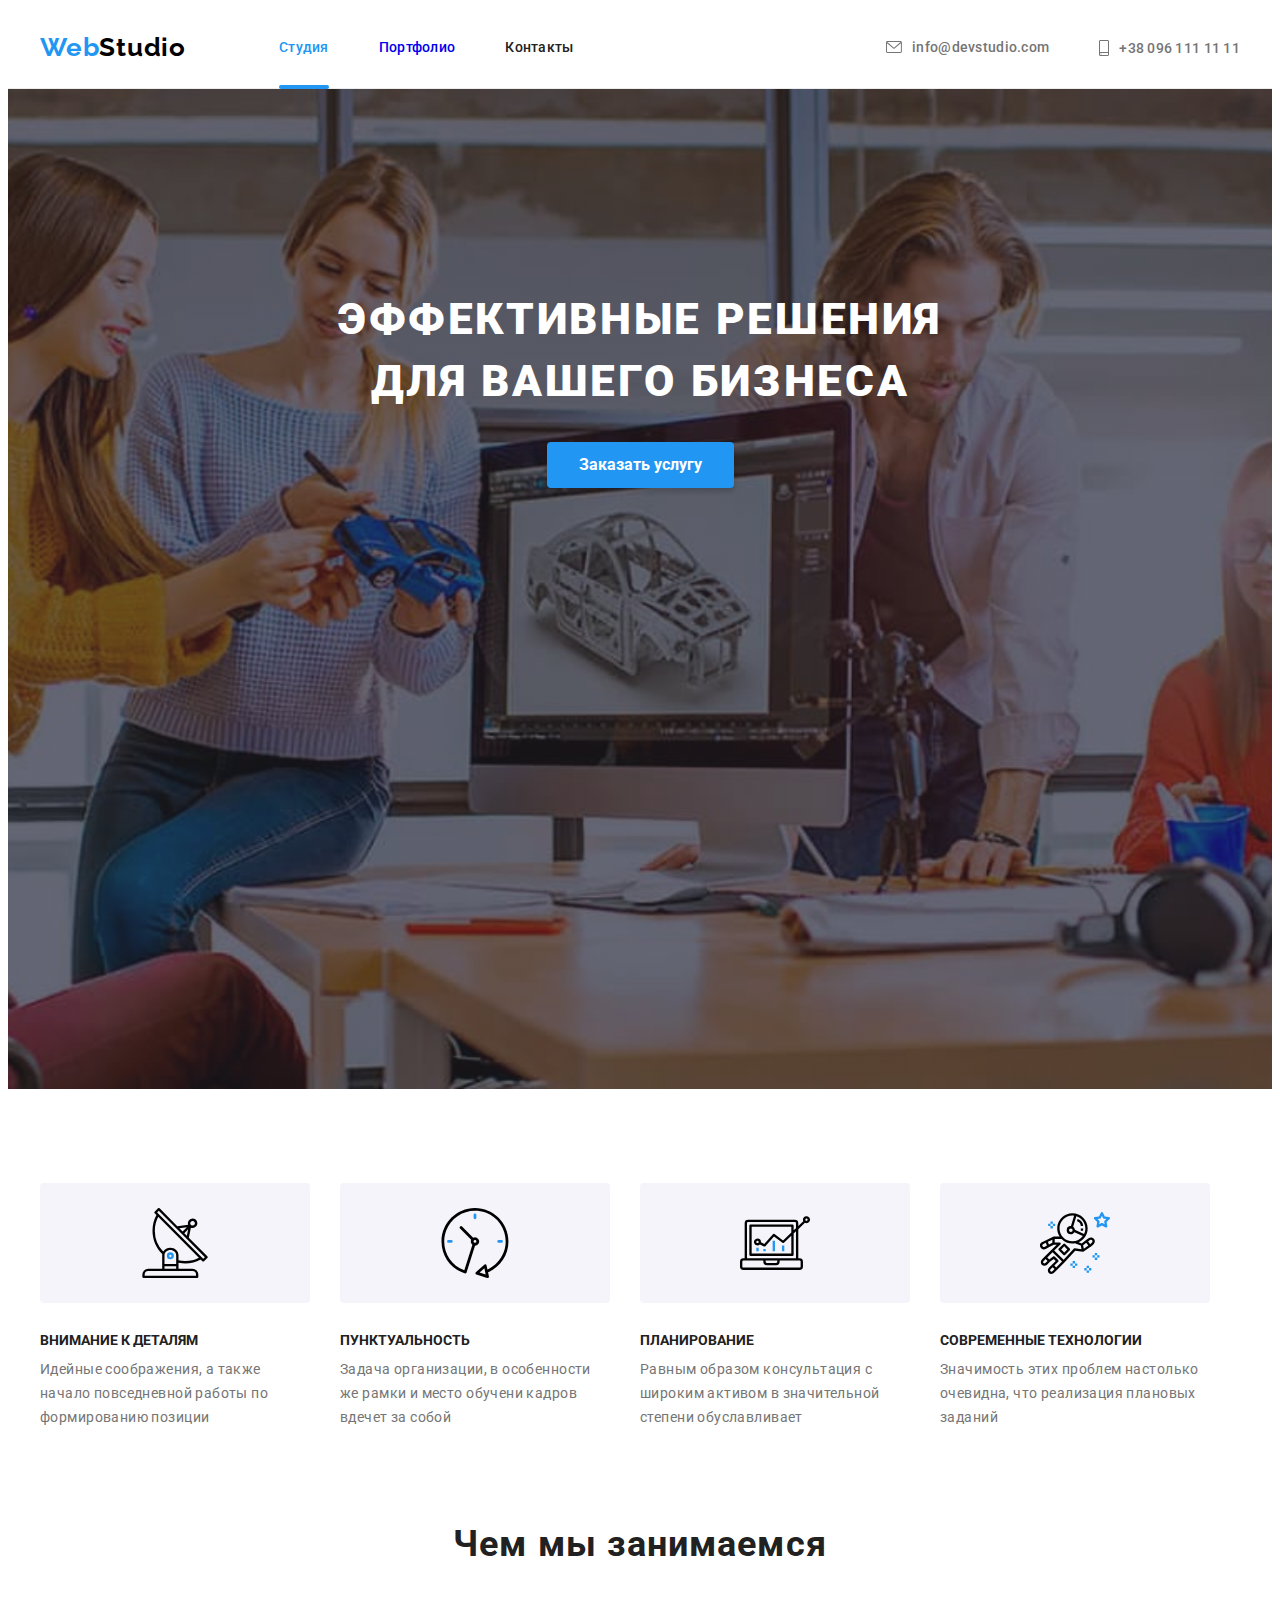
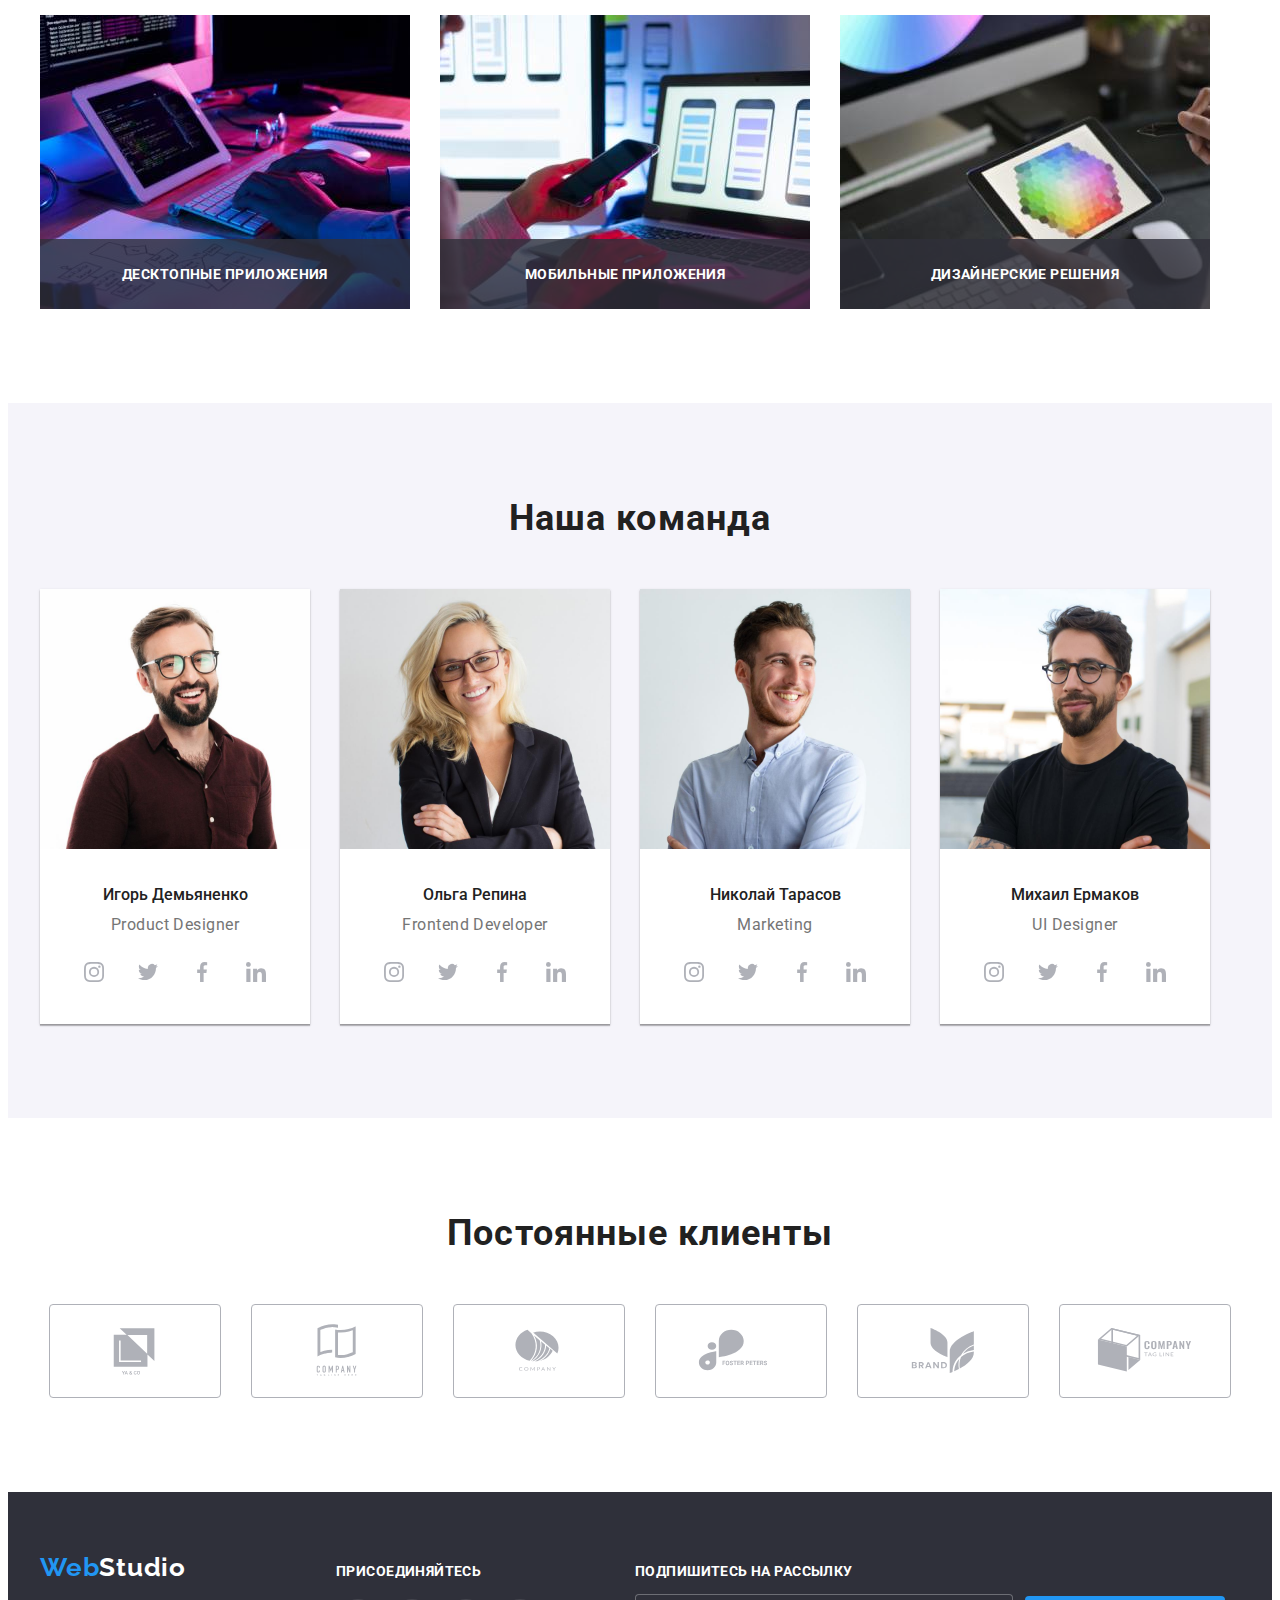
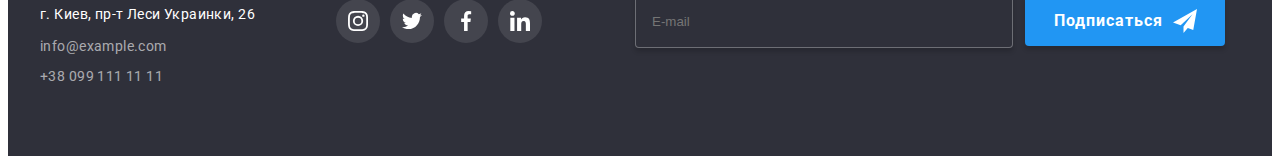
==== index.html @ b3186dab "init" ====
<!DOCTYPE html>
<html lang="ru">
  <head>
    <meta charset="UTF-8" />
    <meta http-equiv="X-UA-Compatible" content="IE=edge" />
    <meta name="viewport" content="width=device-width, initial-scale=1.0" />
    <link
      rel="stylesheet"
      href="https://cdnjs.cloudflare.com/ajax/libs/modern-normalize/1.1.0/modern-normalize.min.css"
      integrity="sha512-wpPYUAdjBVSE4KJnH1VR1HeZfpl1ub8YT/NKx4PuQ5NmX2tKuGu6U/JRp5y+Y8XG2tV+wKQpNHVUX03MfMFn9Q=="
      crossorigin="anonymous"
      referrerpolicy="no-referrer"
    />
    <link rel="preconnect" href="https://fonts.googleapis.com" />
    <link rel="preconnect" href="https://fonts.gstatic.com" crossorigin />
    <link
      href="https://fonts.googleapis.com/css2?family=Raleway:wght@700&family=Roboto:wght@400;500;700;900&display=swap"
      rel="stylesheet"
    />
    <link rel="stylesheet" href="./css/styles.css" />
    <title>WebStudio</title>
  </head>
  <body>
    <header class="header">
      <div class="container">
        <nav class="main-navi">
          <a href="./index.html" class="web-header" lang="en"
            >Web<span class="studio-black">Studio</span></a
          >
          <ul class="navi-list">
            <li class="navigation current">
              <a class="item-nav current" href="./index.html">Студия</a>
            </li>
            <li class="navigation">
              <a class="item-nav" href="./portfolio.html">Портфолио</a>
            </li>
            <li class="navigation"><a class="item-nav" href="">Контакты</a></li>
          </ul>
        </nav>
        <ul class="navi-bar">
          <li class="contact">
            <a class="link-contact" href="mailto:info@devstudio.com">
              <svg class="icon-latter" width="16" height="12">
                <use href="./images/sprite.svg#icon-letter"></use>
              </svg>
              info@devstudio.com</a>
          </li>
          <li class="contact">
            <a class="link-contact" href="tel:+380961111111">
              <svg class="icon-smartphone" width="10px" height="16px">
                <use href="./images/sprite.svg#icon-smartphone"></use>
              </svg>
              +38 096 111 11 11</a>
          </li>
        </ul>
      </div>
    </header>
    <main>
      <section class="hero overlay">
        <div class="container">
          <h1 class="hero-name">Эффективные решения<br />для вашего бизнеса</h1>
          <button type="button" class="hero-orderbutton" data-modal-open>
            Заказать услугу
          </button>
        </div>
      </section>
      <section class="skills">
        <h2 class="visually-hidden">Заголовок</h2>
        <div class="container">
          <ul class="skills-main">
            <li class="skills-item">
              <div class="icon-pic">
                <svg class="icon-skills" width="70px" height="70px"> 
                  <use href="./images/sprite.svg#icon-antenna"></use>
                </svg>
              </div>
              <h3 class="skills-list">Внимание к деталям</h3>
              <p class="skills-content">
                Идейные соображения, а также начало повседневной работы по
                формированию позиции
              </p>
            </li>
            <li class="skills-item">
              <div class="icon-pic">
                <svg class="icon-skills" width="70px" height="70px">
                  <use href="./images/sprite.svg#icon-clock"></use>
                </svg>
              </div>
              <h3 class="skills-list">Пунктуальность</h3>
              <p class="skills-content">
                Задача организации, в особенности же рамки и место обучени
                кадров вдечет за собой
              </p>
            </li>
            <li class="skills-item">
              <div class="icon-pic">
                <svg class="icon-skills" width="70px" height="70px"> 
                  <use href="./images/sprite.svg#icon-diagram"></use>
                </svg>
              </div>
              <h3 class="skills-list">Планирование</h3>
              <p class="skills-content">
                Равным образом консультация с широким активом в значительной
                степени обуславливает
              </p>
            </li>
            <li class="skills-item">
              <div class="icon-pic">
                <svg class="icon-skills" width="70px" height="70px">
                  <use href="./images/sprite.svg#icon-astronaut"></use>
                </svg>
              </div>
              <h3 class="skills-list">Современные технологии</h3>
              <p class="skills-content">
                Значимость этих проблем настолько очевидна, что реализация
                плановых заданий
              </p>
            </li>
          </ul>
        </div>
      </section>
      <section class="works">
        <h2 class="our-works">Чем мы занимаемся</h2>
        <div class="container">
          <ul class="works-list">
            <li class="works-item">
              <img
                src="./images/img1.jpg"
                width="370"
                alt="человек работает за компьютером"
              />
              <p class="works-title">Десктопные приложения</p>
            </li>
            <li class="works-item">
              <img
                src="./images/img2.jpg"
                width="370"
                alt="человек держит телефон"
              />
              <p class="works-title">Мобильные приложения</p>
            </li>
            <li class="works-item">
              <img
                src="./images/img3.jpg"
                width="370"
                alt="человек держит планшет"
              />
              <p class="works-title">Дизайнерские решения</p>
            </li>
          </ul>
        </div>
      </section>
      <section class="team">
        <h2 class="our-team">Наша команда</h2>
        <div class="container">
          <ul class="team-list">
            <li class="team-item">
              <img
                src="./images/imgf1.jpg"
                width="270"
                alt="Игорь Демьяненко"
              />
              <div class="bio">
                <h3 class="bio-name">Игорь Демьяненко</h3>
                <p class="bio-post">Product Designer</p>
                <ul class="social-networks">
                  <li class="social-icons">
                    <a href="" class="social-icons-link">
                      <svg class="social-icons-svg" width="20px" height="20px">
                        <use href="./images/sprite.svg#icon-instagram"></use>
                      </svg>
                    </a>
                  </li>
                  <li class="social-icons">
                    <a href="" class="social-icons-link">
                      <svg class="social-icons-svg" width="20px" height="20px">
                        <use href="./images/sprite.svg#icon-twitter"></use>
                      </svg>
                    </a>
                  </li>
                  <li class="social-icons">
                    <a href="" class="social-icons-link">
                      <svg class="social-icons-svg" width="20px" height="20px">
                        <use href="./images/sprite.svg#icon-facebook"></use>
                      </svg>
                    </a>
                  </li>
                  <li class="social-icons">
                    <a href="" class="social-icons-link">
                      <svg class="social-icons-svg" width="20px" height="20px">
                        <use href="./images/sprite.svg#icon-linkedin"></use>
                      </svg>
                    </a>
                  </li>
                </ul>
              </div>
            </li>
            <li class="team-item">
              <img src="./images/imgf2.jpg" width="270" alt="Ольга Репина" />
              <div class="bio">
                <h3 class="bio-name">Ольга Репина</h3>
                <p class="bio-post">Frontend Developer</p>
                <ul class="social-networks">
                  <li class="social-icons">
                    <a href="" class="social-icons-link">
                      <svg class="social-icons-svg" width="20px" height="20px">
                        <use href="./images/sprite.svg#icon-instagram"></use>
                      </svg>
                    </a>
                  </li>
                  <li class="social-icons">
                    <a href="" class="social-icons-link">
                      <svg class="social-icons-svg" width="20px" height="20px">
                        <use href="./images/sprite.svg#icon-twitter"></use>
                      </svg>
                    </a>
                  </li>
                  <li class="social-icons">
                    <a href="" class="social-icons-link">
                      <svg class="social-icons-svg" width="20px" height="20px">
                        <use href="./images/sprite.svg#icon-facebook"></use>
                      </svg>
                    </a>
                  </li>
                  <li class="social-icons">
                    <a href="" class="social-icons-link">
                      <svg class="social-icons-svg" width="20px" height="20px">
                        <use href="./images/sprite.svg#icon-linkedin"></use>
                      </svg>
                    </a>
                  </li>
                </ul>
              </div>
            </li>
            <li class="team-item">
              <img src="./images/imgf3.jpg" width="270" alt="Николай Тарасов" />
              <div class="bio">
                <h3 class="bio-name">Николай Тарасов</h3>
                <p class="bio-post">Marketing</p>
                <ul class="social-networks">
                  <li class="social-icons">
                    <a href="" class="social-icons-link">
                      <svg class="social-icons-svg" width="20px" height="20px">
                        <use href="./images/sprite.svg#icon-instagram"></use>
                      </svg>
                    </a>
                  </li>
                  <li class="social-icons">
                    <a href="" class="social-icons-link">
                      <svg class="social-icons-svg" width="20px" height="20px">
                        <use href="./images/sprite.svg#icon-twitter"></use>
                      </svg>
                    </a>
                  </li>
                  <li class="social-icons">
                    <a href="" class="social-icons-link">
                      <svg class="social-icons-svg" width="20px" height="20px">
                        <use href="./images/sprite.svg#icon-facebook"></use>
                      </svg>
                    </a>
                  </li>
                  <li class="social-icons">
                    <a href="" class="social-icons-link">
                      <svg class="social-icons-svg" width="20px" height="20px">
                        <use href="./images/sprite.svg#icon-linkedin"></use>
                      </svg>
                    </a>
                  </li>
                </ul>
              </div>
            </li>
            <li class="team-item">
              <img src="./images/imgf4.jpg" width="270" alt="Михаил Ермаков" />
              <div class="bio">
                <h3 class="bio-name">Михаил Ермаков</h3>
                <p class="bio-post">UI Designer</p>
                <ul class="social-networks">
                  <li class="social-icons">
                    <a href="" class="social-icons-link">
                      <svg class="social-icons-svg" width="20px" height="20px">
                        <use href="./images/sprite.svg#icon-instagram"></use>
                      </svg>
                    </a>
                  </li>
                  <li class="social-icons">
                    <a href="" class="social-icons-link">
                      <svg class="social-icons-svg" width="20px" height="20px">
                        <use href="./images/sprite.svg#icon-twitter"></use>
                      </svg>
                    </a>
                  </li>
                  <li class="social-icons">
                    <a href="" class="social-icons-link">
                      <svg class="social-icons-svg" width="20px" height="20px">
                        <use href="./images/sprite.svg#icon-facebook"></use>
                      </svg>
                    </a>
                  </li>
                  <li class="social-icons">
                    <a href="" class="social-icons-link">
                      <svg class="social-icons-svg" width="20px" height="20px">
                        <use href="./images/sprite.svg#icon-linkedin"></use>
                      </svg>
                    </a>
                  </li>
                </ul>
              </div>
            </li>
          </ul>
        </div>
      </section>
      <section class="constant-customers">
        <div class="container">
          <h2 class="title">Постоянные клиенты</h2>
          <ul class="customers-list">
            <li class="item">
              <a href="" class="customers-logo">
                <svg class="customers-icon" width="106" height="60">
                  <use href="./images/sprite.svg#icon-Logo1"></use>
                </svg>
              </a>
            </li>
            <li class="item">
              <a href="" class="customers-logo">
                <svg class="customers-icon" width="106" height="60">
                  <use href="./images/sprite.svg#icon-Logo2"></use>
                </svg>
              </a>
            </li>
            <li class="item">
              <a href="" class="customers-logo">
                <svg class="customers-icon" width="106" height="60">
                  <use href="./images/sprite.svg#icon-Logo3"></use>
                </svg>
              </a>
            </li>
            <li class="item">
              <a href="" class="customers-logo">
                <svg class="customers-icon" width="106" height="60">
                  <use href="./images/sprite.svg#icon-Logo4"></use>
                </svg>
              </a>
            </li>
            <li class="item">
              <a href="" class="customers-logo">
                <svg class="customers-icon" width="106" height="60">
                  <use href="./images/sprite.svg#icon-Logo5"></use>
                </svg>
              </a>
            </li>
            <li class="item">
              <a href="" class="customers-logo">
                <svg class="customers-icon" width="106" height="60">
                  <use href="./images/sprite.svg#icon-Logo6"></use>
                </svg>
              </a>
            </li>
          </ul>
        </div>
      </section>
    </main>
    <footer class="footer">
      <div class="container">
        <div class="container-div">
          <a href="./index.html" class="web-footer" lang="en">Web<span class="studio-white">Studio</span></a>
          <address>
            <ul class="footer-navi">
              <li class="adress-contact">г. Киев, пр-т Леси Украинки, 26
              </li>
              <li class="footer-contact">
                <a href="mailto:info@example.com">info@example.com</a>
              </li>
              <li class="footer-contact">
                <a href="tel:+380991111111">+38 099 111 11 11</a>
              </li>
            </ul>
          </address>
        </div>
        <div class="footer-subscription">
          <p class="footer-headline">Присоединяйтесь</p>
          <ul class="footer-social-networks">
            <li class="social-icons">
              <a href="" class="footer-social-icons-link">
                <svg class="footer-social-icons-svg" width="20" height="20">
                  <use href="./images/sprite.svg#icon-instagram"></use>
                </svg>
              </a>
            </li>

            <li class="social-icons">
              <a href="" class="footer-social-icons-link">
                <svg class="footer-social-icons-svg" width="20" height="20">
                  <use href="./images/sprite.svg#icon-twitter"></use>
                </svg>
              </a>
            </li>

            <li class="social-icons">
              <a href="" class="footer-social-icons-link">
                <svg class="footer-social-icons-svg" width="20" height="20">
                  <use href="./images/sprite.svg#icon-facebook"></use>
                </svg>
              </a>
            </li>

            <li class="social-icons">
              <a href="" class="footer-social-icons-link">
                <svg class="footer-social-icons-svg" width="20" height="20">
                  <use href="./images/sprite.svg#icon-linkedin"></use>
                </svg>
              </a>
            </li>
          </ul>
        </div>
        <div class="footer-signup">
          <p class="title">Подпишитесь на рассылку</p>
          <form class="signup-form">
            <input type="email" name="email" class="signup-input" id="email" placeholder="E-mail">
            <label for="email"></label>
            <button class="signup-button" type="submit">Подписаться<span class="send-icon">
              <svg width="24" height="24"> 
                <use href="./images/icons.svg#icon-send"></use>
              </svg>
            </span></button>
          </form>
        </div>
  
        </div>
    </footer>
    <div class="backdrop is-hidden" data-modal>
      <div class="modal">
        <button class="modal-button" data-modal-close>
        <svg width="11" height="11" class="close-button">
          <use href="./images/sprite.svg#icon-close"></use>
        </svg>  
        </button>
      <form class="modal-form">
          <p class="modal-title">Оставьте свои данные, мы вам перезвоним</p>
          <label class="form-field">
            <span class="label-name">Имя</span>
            <input type="text" name="name" class="form-input" autocomplete="off" required>
            <span class="label-icon">
              <svg width="12" height="12">
                <use href="./images/icons.svg#icon-person"></use>
              </svg>
            </span>
          </label>

          <label class="form-field">
            <span class="label-name">Телефон</span> 
            <input type="tel" name="tel" class="form-input" autocomplete="off" required>
            <span class="label-icon">
              <svg width="13" height="13">
                <use href="./images/icons.svg#icon-phone"></use>
              </svg>
            </span>
          </label>
          <label class="form-field">
            <span class="label-name">Почта</span>
            <input type="email" name="email" class="form-input" autocomplete="off" required>
            <span class="label-icon">
              <svg width="15" height="12">
                <use href="./images/icons.svg#icon-email"></use>
              </svg>
            </span>
          </label>
          <label class="form-field">
            <span class="label-name">Комментарий</span>
            <textarea 
               name="comment"
               class="text-input" 
               placeholder="Введите текст"></textarea>
                    </label>
           <label class="policy">
           <input type="checkbox" name="policy" class="browser-checkbox" required>
           <span class="custom-chechbox">
           </span>
           <span class="agreement">Соглашаюсь с рассылкой и принимаю 
           <a href="#" class="policy-agreement">Условия договора</a></span>
           </label>
          <button type="submit" class="submit-button">Отправить</button>
        </form>


      </div>
    </div>
    <script src="./js/modal.js"></script>
  </body>
</html>
---- css/styles.css ----
:root {
  --main-color: #212121;
  --secodary-color: #757575;
  --hover-color: #2196f3;
  --background-color: #ffffff;
  --cube:cubic-bezier(0.4, 0, 0.2, 1);
}

body {
  font-family: Roboto, sans-serif;
  font-weight: 400;
  font-size: 14px;
  line-height: 1.5;
  background-color: var(--background-color);
  color: var(--secodary-color);
}

body a:visited {
  color: var(--main-color);
}

body a {
  text-decoration: none;
}

body button:hover,
body button:focus,
body button:active {
  background-color: var(--hover-color);
  color: var(--background-color);
  /* box-shadow: 0px 3px 1px rgba(0, 0, 0, 0.1), 
  0px 1px 2px rgba(0, 0, 0, 0.08),
  0px 2px 2px rgba(0, 0, 0, 0.12); */
}

.header {
  border-bottom: 1px solid #ececec;
}

.navi-list .item-nav:hover,
.navi-list .item-nav:focus {
  color: var(--hover-color);
  transform: transition;
}

.navi-list .item-nav {
  transition-property: color;
  transition-duration: 250ms;
  transition-timing-function: var(--cubic);
}

.main-navi .web-header {
  font-family: Raleway;
  font-weight: 700;
  font-size: 26px;
  line-height: 1.2;
  letter-spacing: 0.03em;
  color: var(--hover-color);

  padding-top: 24px;
  padding-bottom: 25px;

  margin: 0;
}

.footer .web-footer {
  font-family: Raleway;
  font-weight: 700;
  font-size: 26px;
  line-height: 1.2;
  letter-spacing: 0.03em;
  color: var(--hover-color);
}

.studio-black {
  font-family: Raleway;
  font-weight: 700;
  font-size: 26px;
  line-height: 1.2;
  letter-spacing: 0.03em;
  color: #000000;
}

.navi-bar .link-contact:hover,
.navi-bar .link-contact:focus {
  color: var(--hover-color);
  /* transform: color; */
}

.header .container {
  display: flex;
  align-items: center;
  width: 1200px;
  padding-left: 15px;
  padding-right: 15px;
  margin: 0 auto;
}

.main-navi {
  display: flex;
  align-items: center;
}

.navi-list {
  display: flex;
  font-size: 14px;
  line-height: 1.1;
  letter-spacing: 0.02em;
  font-weight: 500;
  color: var(--main-color);
  list-style: none;

  margin-left: 93px;
  padding-left: 0;
  margin-top: 0;
  margin-bottom: 0;
 
  align-items: center;
}

.navi-list .item-nav {
  display: block;
  padding-top: 32px;
  padding-bottom: 32px;
}

.navi-list .navigation {
  position: relative;
}

.navi-list .navigation:not(:last-child) {
  margin-right: 50px;
}

.navigation .current::after {
  position: absolute;
  left: 0;
  bottom: -1.3px;

  content: "";

  width: 100%;
  height: 4px;

  background-color: var(--hover-color);

  border-radius: 4px;
}

.item-nav.current {
  color: var(--hover-color);
}

.navi-bar .link-contact {
  text-decoration: none;
  font-family: Roboto;
  font-weight: 500;
  line-height: 1;
  letter-spacing: 0.02em;
  text-align: left;
  font-size: 14px;
  color: var(--secodary-color);

  display: flex;
  align-items: center;

  padding-top: 32px;
  padding-bottom: 32px;

  transition-property: color;
  transition-duration: 250ms;
  transition-timing-function: var(--cube);
}

.navi-bar {
  display: flex;
  margin-left: auto;
  margin-top: 0;
  margin-bottom: 0;
  padding-left: 0;

  list-style: none;
}

.navi-bar .contact:not(:last-child) {
  margin-right: 50px;
}

.link-phone {
  display: flex;
  align-items: center;
}

.icon-latter {
  fill: currentColor;
  margin-right: 10px;
}

.icon-smartphone {
  fill: currentColor;
  margin-right: 10px;
}

.hero {
  background-color: #2f303a;

  padding-top: 200px;
  padding-bottom: 200px;
}

.hero .hero-name {
  font-family: Roboto;
  font-size: 44px;
  font-style: normal;
  line-height: 1.4;
  letter-spacing: 0.06em;
  text-align: center;
  font-weight: 900;
  text-transform: uppercase;
  color: #ffffff;

  margin: 0;
  margin-bottom: 30px;
}

.hero .hero-orderbutton {
  font-family: Roboto;
  font-weight: 700;
  font-style: normal;
  font-size: 16px;
  line-height: 1.6;
  background-color: var(--hover-color);
  color: #ffffff;

  border-radius: 4px;
  border-width: 2px;
  border-style: hidden;

  padding-left: 32px;
  padding-right: 32px;
  padding-top: 10px;
  padding-bottom: 10px;

  display: block;
  margin-left: auto;
  margin-right: auto;
  cursor: pointer;
  box-shadow: 0px 4px 4px rgba(0, 0, 0, 0.15);
}

/* скрытие заголовка */
.visually-hidden {
  position: absolute;
  width: 1px;
  height: 1px;
  margin: -1px;
  border: 0;
  padding: 0;
  clip: rect(0 0 0 0);
  overflow: hidden;
}

.overlay {
  height: 600px;
  max-width: 1600px;
  margin-left: auto;
  margin-right: auto;

  background-image: linear-gradient(
  to right, rgba(47, 48, 58, 0.4),
  rgba(47, 48, 58, 0.4)),
    url(../images/hero.jpg);
  background-size: cover;
  background-repeat: no-repeat;
  background-position: center;
}

.backdrop {
  position: fixed;
  top: 0;
  left: 0;

  width: 100%;
  height: 100%;

  background-color: rgba(0, 0, 0, 0.2);

  opacity: 1;

  transition-property: opacity;
  transition-duration: 250ms;
  transition-timing-function: var(--cube);
}

.backdrop.is-hidden {
  opacity: 0;
  pointer-events: none;
  /* visibility: hidden; */
}

.backdrop.is-hidden .modal {
  transform: scale(0.5) translate(-50%, -50%);
}

.modal {
  position: absolute;
  top: 50%;
  left: 50%;

  display: flex;
  flex-direction: column;
  max-width: 528px;
 
  padding: 40px;
  margin: 0;

  min-width: 528px;
 border-radius: 4px;

  background-color: rgba(255, 255, 255, 1);

  transform: scale(1) translate(-50%, -50%);
  transition: transform 250ms var(--cube);
  box-shadow: 0px 1px 3px rgba(0, 0, 0, 0.12),
  0px 1px 1px rgba(0, 0, 0, 0.14), 0px 2px 1px rgba(0, 0, 0, 0.2);
}

.modal-button {
  position: absolute;
  top: 8px;
  right: 8px;

  padding: 0;

  width: 30px;
  height: 30px;

  display: flex;
  justify-content: center;
  align-items: center;

  border-radius: 50%;
  border: 1px solid rgba(0, 0, 0, 0.1);

  color: #000000;
  background-color: var(--background-color);
  transition: fill 250ms var(--cube);
}

.modal-button:hover,
.modal-button:focus {
  fill: var(--hover-color);
  background-color: var(--background-color);
  transform: transition;
}

.icon-close {
  fill: currentColor;

  object-position: center;
}

.modal-title {
  font-family: inherit;
  font-size: 20px;
  font-weight: 700;
  line-height: 1.1;
  letter-spacing: 0.03em;
  text-align: center;

  color: var(--main-color);

  margin: 0;
  margin-bottom: 12px;
}

.form-field {
  display: block;
  position: relative;

  font-family: inherit;
  font-size: 12px;
  font-weight: 400;
  line-height: 1.1;
  letter-spacing: 0.01em;
  text-align: left;
}

.form-field:not(:last-child) {
margin-bottom: 10px;
}

.form-input {
  position: relative;
  width: 448px;
  height: 40px;

  padding-left: 42px;
  margin-top: 4px;

  border-radius: 4px;

  border: 1px solid rgba(33, 33, 33, 0.2);

  transition: border 250ms var(--cube);

  font-family: inherit;
  font-size: 14px;
  font-weight: 400;
  line-height: 1.1;
  letter-spacing: 0.01em;
  text-align: left;

  color: var(--main-color);

  cursor: pointer;
}

.form-field .form-input:hover,
.form-field .form-input:focus {
  border-color: var(--hover-color);
  outline: none;
}

.form-field .label-name {
  color: rgba(117, 117, 117, 1);

  font-family: inherit;
  font-size: 12px;
  font-weight: 400;
  line-height: 1.1;
  letter-spacing: 0.01em;
  text-align: left;
}

.form-field .label-icon {
  position: absolute;
  left: 12px;
  top: 30px;

  fill: rgba(33, 33, 33, 1);

  transition-property: fill;
  transition-duration: 250ms;
  transition-timing-function: var(--cube);
}

.form-input:focus ~ .label-icon,
.form-input:hover ~ .label-icon {
  fill: var(--hover-color);
}

.form-field .text-input {
  padding-top: 12px;
  padding-left: 12px;
  margin-top: 4px;

  width: 448px;
  height: 120px;
  resize: none;
  border: 1px solid rgba(33, 33, 33, 0.2);
  border-radius: 4px;

  transition-property: border;
  transition-duration: 250ms;
  transition-timing-function: var(--cube);

  font-family: inherit;
  font-size: 14px;
  font-weight: 400;
  line-height: 1.1;
  letter-spacing: 0.01em;
  text-align: left;

  color: var(--main-color);
  cursor: pointer;
}

.form-field .text-input::placeholder {
  color: rgba(117, 117, 117, 0.5);

  font-family: inherit;
  font-size: 12px;
  font-weight: 400;
  line-height: 1.1;
  letter-spacing: 0.01em;
  text-align: left;
}

.form-field .text-input:hover,
.form-field .text-input:focus {
  border-color: var(--hover-color);
  outline: none;
}

.policy {
  position: relative;

  display: flex;
  align-items: center;

  font-family: Roboto;
  font-size: 14px;
  font-style: normal;
  font-weight: 400;
  line-height: 1.5;
  letter-spacing: 0.03em;
  text-align: left;

  margin-bottom: 30px;
}

.policy .browser-checkbox {
  position: absolute;
  width: 1px;
  height: 1px;
  margin: -1px;
  border: 0;
  padding: 0;
  clip: rect(0 0 0 0);
  overflow: hidden;
}

.policy .custom-chechbox {
  position: absolute;
  left: 10px;
  top: 3px;

  border: 2px solid var(--main-color);
  border-radius: 2px;
  width: 16px;
  height: 15px;

  margin-right: 7px;

  cursor: pointer;

  transition-property: border-color, fill;
  transition-duration: 250ms;
  transition-timing-function: var(--cube);
}

.custom-chechbox:hover,
.custom-chechbox:focus {
  border-color: var(--hover-color);
  transform: trasition;
}

.policy .browser-checkbox:checked + .custom-chechbox {
  background-image: url(../images/icon-check.svg);
  background-position: center;
  background-repeat: no-repeat;
  background-origin: border-box;
  background-size: cover;
  object-fit: fill;

  border-color: var(--hover-color);

  fill: var(--hover-color);
}

.policy .agreement {
  display: inline-block;
  margin: 0;
  padding: 0;
  margin-left: 36px;
}

.policy .policy-agreement {
  text-decoration: underline;
  color: var(--hover-color);
}

.submit-button {
  display: block;

  font-family: inherit;
  font-size: 16px;
  font-weight: 700;
  line-height: 1.9;
  letter-spacing: 0.06em;
  text-align: center;


  padding-top: 10px;
  padding-bottom: 10px;
  padding-left: 55px;
  padding-right: 55px;

  background-color: var(--hover-color);
  color: var(--background-color);

  box-shadow: 0px 4px 4px 0px rgba(0, 0, 0, 0.15);
  border-radius: 4px;
  border: none;

  margin-left: auto;
  margin-right: auto;

  cursor: pointer;
}

.skills {
  padding-top: 94px;
  padding-bottom: 94px;
}

.skills .container {
  width: 1200px;
  padding-left: 15px;
  padding-right: 15px;
  margin: 0 auto;

  display: flex;
}

.skills-main {
  list-style: none;

  display: flex;

  margin: 0;
  padding: 0;
}

.skills-item {
  margin-right: 30px;
  width: 270px;
}

.skills-item:last-child {
  margin-right: 0;
}

.icon-pic {
  display: flex;
  flex-wrap: wrap;
  justify-content: center;
  align-items: center;
  width: 270px;
  height: 120px;
  background-color: #f5f4fa;
  border-radius: 4px;
  margin-bottom: 30px;
}

.skills-list {
  font-weight: 700;
  font-size: 14px;
  line-height: 1;
  text-transform: uppercase;
  color: var(--main-color);

  margin-top: 0;
  margin-bottom: 10px;
}

.skills-content {
  font-family: Roboto;
  font-size: 14px;
  font-style: normal;
  font-weight: 400;
  line-height: 24px;
  letter-spacing: 0.03em;
  text-align: left;

  margin: 0;
}

.works {
  padding-bottom: 94px;
}

.works .container {
  width: 1200px;
  padding-left: 15px;
  padding-right: 15px;
  margin: 0 auto;

  display: flex;
}

.works-list {
  list-style: none;
  display: flex;
  margin: 0;
  padding: 0;
}

.works-list .works-item {
  position: relative;
  margin-left: 0;
  margin-right: 30px;
}

.works-item img {
  display: block;
  max-width: 100%;
  height: auto;
}

.works-item .works-title {
  position: absolute;
  left: 0;
  bottom: 0;

  display: flex;
  align-items: center;
  justify-content: center;

  width: 100%;
  height: 70px;

  margin: 0;
  padding: 0;

  font-size: 14px;
  font-style: normal;
  font-weight: 700;
  line-height: 1.1;
  letter-spacing: 0.03em;
  text-align: center;
  text-transform: uppercase;

  color: var(--background-color);
  background-color: rgba(47, 48, 58, 0.8);
}


.works-item:last-child {
  margin-right: 0;
}

.works .our-works,
.team .our-team {
  font-size: 36px;
  font-weight: 700;
  line-height: 1.17;
  letter-spacing: 0.03em;
  text-align: center;
  color: var(--main-color);

  margin-top: 0;
  margin-bottom: 50px;
}

.team {
  background-color: #f5f4fa;

  padding-top: 94px;
  padding-bottom: 94px;
}

.team .container {
  width: 1200px;
  padding-left: 15px;
  padding-right: 15px;
  margin: 0 auto;

  display: flex;
}

.team-list {
  list-style: none;

  display: flex;
  padding: 0;
  margin: 0;
}

.team-list .team-item {
  margin-right: 30px;
  margin-left: 0;
  padding: 0;

  background-color: var(--background-color);
  box-shadow: 0px 1px 3px rgba(0, 0, 0, 0.12), 0px 1px 1px 
  rgba(0, 0, 0, 0.14), 0px 2px 1px
  rgba(0, 0, 0, 0.2)
}

.team-item:last-child {
  margin-right: 0;
}

.team-item .bio {
  padding-top: 30px;
  padding-bottom: 30px;
  padding-right: 32px;
  padding-left: 32px;
  align-items: center;
  text-align: center;
}

.team .bio-name {
  font-family: Roboto;
  font-weight: 500;
  font-size: 16px;
  line-height: 1.2;
  color: var(--main-color);

  margin-top: 0;
  margin-bottom: 10px;
}

.team .bio-post {
  font-family: Roboto;
  line-height: 1.2;
  letter-spacing: 0.03em;
  font-size: 16px;

  margin: 0;
  margin-bottom: 16px;
}

/* social links НАША КОМАНДА */

.social-networks {
  list-style: none;
  display: flex;
  justify-content: center;
  align-items: center;

  padding: 0;
}

.social-icons:not(:last-child) {
  margin-right: 10px;
}

.social-icons-link {
  display: flex;
  justify-content: center;
  align-items: center;
  width: 44px;
  height: 44px;
  border-radius: 50%;
  transition-property: fill, background-color;
  transition-duration: 250ms;
  transition-timing-function: var(--cube);
}

.social-icons-link {
  background-color: var(--background-color);
}

.social-icons-svg {
  fill: #afb1b8;
}

.social-icons-link:hover,
.social-icons-link:focus {
  background-color: var(--hover-color);
 }

.social-icons-link:hover .social-icons-svg,
.social-icons-link:focus .social-icons-svg{
  fill: var(--background-color);
  transform: transition;
  transition-duration: 250ms;
}

.projects {
  padding-top: 94px;
  padding-bottom: 94px;
}

.projects .container {
  width: 1200px;
  padding-left: 15px;
  padding-right: 15px;
  margin: 0 auto;
}

.project-buttons .button {
  margin-right: 8px;
}

.project-buttons .button:last-child {
  margin-right: 0;
}

.filter-button,
.filter-button-all {
  font-family: Roboto;
  font-size: 16px;
  font-style: normal;
  font-weight: 500;
  line-height: 1.6;
  letter-spacing: 0.03em;
  text-align: center;

  padding-top: 6px;
  padding-bottom: 6px;
  padding-left: 22px;
  padding-right: 22px;

  border-radius: 4px;
  border-width: 2px;
  border-style: hidden;
  border-color: #f5f4fa;
  background-color: rgba(245, 244, 250, 1);
  cursor: pointer;
  transition-property: color, background-color, box-shadow;
  transition-duration: 250ms;
  transition-timing-function: var(--cube);
}

.project-name {
  font-family: Roboto;
  font-weight: 700;
  font-size: 18px;
  line-height: 1.7;
  letter-spacing: 0.06em;
  color: var(--main-color);

  margin: 0;
  margin-bottom: 4px;
  padding: 0;
}

.project-type {
  font-size: 16px;
  font-style: normal;
  font-weight: 400;
  line-height: 1.9;
  letter-spacing: 0.03em;
  text-align: left;
  font-family: Roboto;
  color: var(--secodary-color);

  margin: 0;
  padding: 0;
}

.projects .project-buttons {
  list-style: none;
  font-weight: 500;
  font-size: 16px;
  line-height: 1.63;
  letter-spacing: 00.03em;
  color: var(--background-color);

  display: flex;
  justify-content: center;
  align-items: center;
  padding: 0;
  margin: 0;
  margin-bottom: 50px;
}

.project-buttons .filter-button-all {
  color: var(--background-color);
  background-color: var(--hover-color);
  box-shadow: 0px 3px 1px rgba(0, 0, 0, 0.1),
   0px 1px 2px rgba(0, 0, 0, 0.08), 
   0px 2px 2px rgba(0, 0, 0, 0.12);
   transform: transition;
}

.filter-button:hover,
.filter-button:focus {
  box-shadow: 0px 3px 1px rgba(0, 0, 0, 0.1), 
  0px 1px 2px rgba(0, 0, 0, 0.08),
  0px 2px 2px rgba(0, 0, 0, 0.12);
}

.project-list {
  list-style: none;

  display: flex;
  flex-wrap: wrap;

  margin: 0;
  padding: 0;
}

.project-list .project-all {
  background-color: var(--background-color);

  margin-right: 30px;
  margin-bottom: 30px;

  width: 370px;

  /* border: 1px solid #eeeeee; */
}

.project-all img {
  display: block;
}

/* li не может быть активной для focus */
/* .project-all:hover,
.project-all:focus {
  box-shadow: 0px 1px 1px rgba(0, 0, 0, 0.12), 0px 4px 4px 
 rgba(0, 0, 0, 0.06), 1px 4px 6px rgba(0, 0, 0, 0.16)
} */

.project-all a {
  display: block;
  text-decoration: none;
  color: inherit;

  transition-property: box-shadow;
  transition-duration: 250ms;
  transition-timing-function: var(--cube);
}

.project-all a:hover,
.project-all a:focus {
  box-shadow: 0px 1px 1px rgba(0, 0, 0, 0.12), 0px 4px 4px 
 rgba(0, 0, 0, 0.06), 1px 4px 6px rgba(0, 0, 0, 0.16);
 transform: transition;
}

.project-all:nth-child(3n + 3) {
  margin-right: 0;
}

.project-all:nth-last-child(-n + 3) {
  margin-bottom: 0;
}

.project-all .container-item {
  padding-left: 24px;
  padding-right: 24px;
  padding-top: 20px;
  padding-bottom: 20px;
  border-left: 1px solid #eeeeee;
  border-right: 1px solid #eeeeee;
  border-bottom: 1px solid #eeeeee;
}

.project-shirt {
  position: relative;
  overflow: hidden;
}

.project-shirt img {
  display: block;
}

.project-popup {
  position: absolute;
  top: 0;
  left: 0;

  width: 100%;
  height: 100%;

  background-color:rgba(33, 150, 243, 0.9);

  opacity: 0;

  transform: translateY(100%);
  transition: transform 250ms var(--cube), opacity 250ms var(--cube);
 }

 .project-popup .popup-text {
  font-family: Roboto;
  font-size: 18px;
  font-style: normal;
  font-weight: 400;
  line-height: 1.6;
  letter-spacing: 0.03em;
  text-align: left;
  
  padding-left: 24px;
  padding-right: 24px;
  padding-top: 63px;
  padding-bottom: 63px;

  margin: 0;

  color: var(--background-color);
 }

.project-all a:hover .project-popup,
.project-all a:focus .project-popup {
  transform: translateY(0);
  opacity: 1;
}

/* NEW SECTION WITH LOGO */

.constant-customers .container {
  width: 1200px;
  padding-left: 15px;
  padding-right: 15px;
  margin: 0 auto;
}

.constant-customers {
  padding-bottom: 94px;
  padding-top: 94px;
}

.constant-customers .title {
font-family: Roboto;
font-size: 36px;
font-style: normal;
font-weight: 700;
line-height: 42px;
letter-spacing: 0.03em;
text-align: center;
color: #212121;
}

.constant-customers .title {
  margin: 0;
  margin-bottom: 50px;
}
.customers-logo {
  display: flex;
  align-items: center;
  justify-content: center;
  border: 1px solid #afb1b8;
  width: 170px;
  height: 92px;
  border-radius: 4px;
  overflow: hidden;
  fill: #AFB1B8;
  transition-property: fill, border-color;
  transition-duration: 250ms;
  transition-timing-function: var(--cube);
}

.customers-list {
  list-style: none;
  display: flex;
  justify-content: center;
  align-items: center;
  flex-wrap: wrap;
  padding: 0;
  margin: 0;
}

.customers-list .item:not(:last-child) {
  margin-right: 30px;
}

/* отступ иконок друг от друга 2й способ
.customers-list .item + .item {
  margin-left: 30px; */

.customers-logo:hover,
.customers-logo:focus {
  fill:var(--hover-color);
  border-color: var(--hover-color);
  /* background-color: var(--background-color); */

  transform: transition;
}

/* FOOTER */

.footer {
  background-color: #2f303a;

  padding-top: 60px;
  padding-bottom: 60px;
}

.footer .container {
  width: 1200px;
  padding-left: 15px;
  padding-right: 15px;
  margin: 0 auto;

  display: flex;
  align-items: baseline;
}

.web-footer {
  font-family: Raleway;
  font-weight: 700;
  font-size: 26px;
  line-height: 1.2;
  letter-spacing: 0.03em;
  color: var(--hover-color);
  margin-bottom: 20px;
}

/* .footer-contact .address {
  font-style: normal;
  font-family: Roboto;
  line-height: 1.5;
  text-align: left;
  letter-spacing: 0.03em;
  font-size: 14px;
  color: #ffffff;

  margin: 0;
} */

.footer-navi a {
  font-family: Roboto;
  font-size: 14px;
  line-height: 1.5;
  letter-spacing: 0.03em;
  text-align: left;
  text-decoration: none;
  color: rgba(255, 255, 255, 0.6);
}

.footer-navi {
  list-style: none;
  font-style: normal;

  margin: 0;
  margin-top: 20px;
  padding: 0;
}

.footer-navi .adress-contact {
  font-family: Roboto;
  font-size: 14px;
  font-style: normal;
  font-weight: 400;
  line-height: 1.7;
  letter-spacing: 0.03em;
  text-align: left;
  color: var(--background-color);

  margin-bottom: 9px;
}

.footer-navi .footer-contact {
    margin-bottom: 9px;
  }

.footer-navi a {
  transition-property: color;
  transition-duration: 250ms;
  transition-timing-function: var(--cube);

}

.footer-navi a:hover,
.footer-navi a:focus {
  color: var(--hover-color);
  transform: transition;
}

.studio-white {
  font-family: Raleway;
  font-weight: 700;
  font-size: 26px;
  line-height: 1.2;
  letter-spacing: 0.03em;
  color: #ffffff;
}

.container-div {
  margin-right: 70px;
  padding-right: 11px;
}

.footer-subscription {
  /* display: block; */
  /* width: auto;
  height: auto;
  margin-left: 70px; */
  width: auto;
  margin-left: 0px;
  margin-right: 93px;
  display: block;
  justify-content: center;
  align-content: flex-start;
}

 .footer-headline {
  font-family: Roboto;
  font-style: normal;
  font-weight: bold;
  font-size: 14px;
  line-height: 16px;
  letter-spacing: 0.03em;
  text-transform: uppercase;
  color: #FFFFFF;

  margin: 0;
  margin-bottom: 20px;
}

.footer-social-networks {
  list-style: none;
  display: flex;
  justify-content: center;
  align-items: center;

  margin: 0;
  padding: 0;
}

.footer-social-icons-link {
  display: flex;
  justify-content: center;
  align-items: center;
  width: 44px;
  height: 44px;
  border-radius: 50%;
  transition-property: background-color;
  transition-duration: 250ms;
  transition-timing-function: var(--cube);
  fill: var(--background-color);
  }

.footer-social-icons-link {
  background: rgba(255, 255, 255, 0.1)
}

.footer-social-icons-link:hover,
.footer-social-icons-link:focus {
  /* fill: var(--background-color); */
  background: var(--hover-color);
  transform: transition;
}

.footer-signup {
  width: auto;
  margin-left: 0px;
  margin-right: auto;
  display: block;
  justify-content: center;
  align-items: center;
}

.footer-signup .title {
  font-family: inherit;
  text-transform: uppercase;
  font-size: 14px;
  font-weight: 700;
  line-height: 1.1;
  letter-spacing: 0.03em;
  text-align: left;
  color: rgba(255, 255, 255, 1);

  margin: 0px;
  padding: 0px;
  margin-bottom: 15px;
}

.signup-form {
  display: flex;
  position: relative;
  align-items: center;
}

.signup-form input {
  position: relative;
  margin-right: 12px;
  padding-left: 16px;

  width: 358px;
  height: 50px;
  border-radius: 4px;
  border: 1px solid rgba(255, 255, 255, 0.3);
  background-color: rgba(47, 48, 58, 1);
  color: var(--background-color);

  box-shadow: 0px 4px 4px 0px rgba(0, 0, 0, 0.15);

  transition: border 250ms var(--cube);

  cursor: pointer;
}

.signup-form input:hover,
.signup-form input:focus {
  border: 1px solid var(--hover-color);
}

.signup-form .signup-button {
  display: flex;
  align-items: center;
  justify-content: center;
  width: 200px;
  height: 50px;
  margin: 0;
  padding-left: 29px;
  padding-top: 10px;
  padding-bottom: 10px;
  padding-right: 28px;
  background-color: var(--hover-color);
  color: var(--background-color);

  font-family: inherit;
  font-size: 16px;
  font-weight: 700;
  line-height: 1.9;
  letter-spacing: 0.06em;
  text-align: left;
  border-radius: 4px;
  border: none;
  box-shadow: 0px 4px 4px 0px rgba(0, 0, 0, 0.15);
  cursor: pointer;
}

.signup-button .send-icon {
  width: 24px;
  height: 24px;
  display: block;
  margin-left: 10px;
  fill: var(--background-color);
}
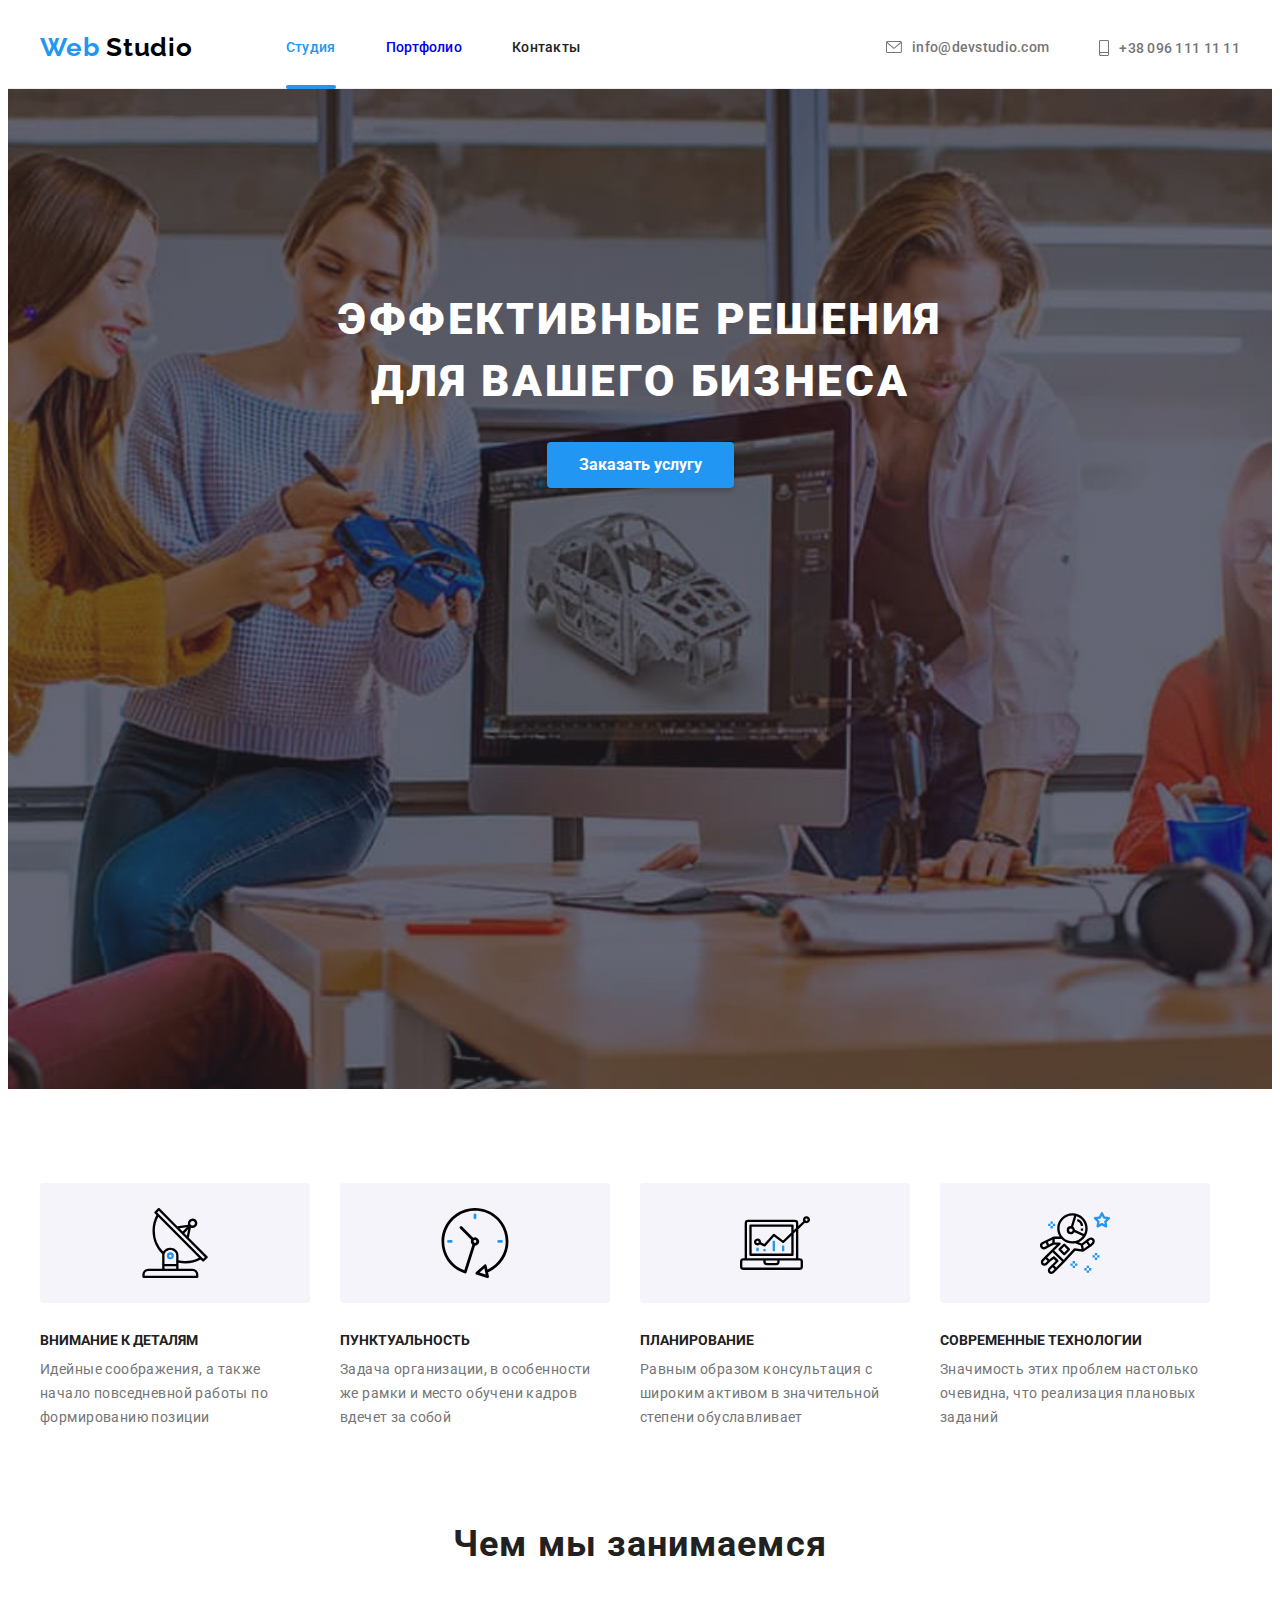
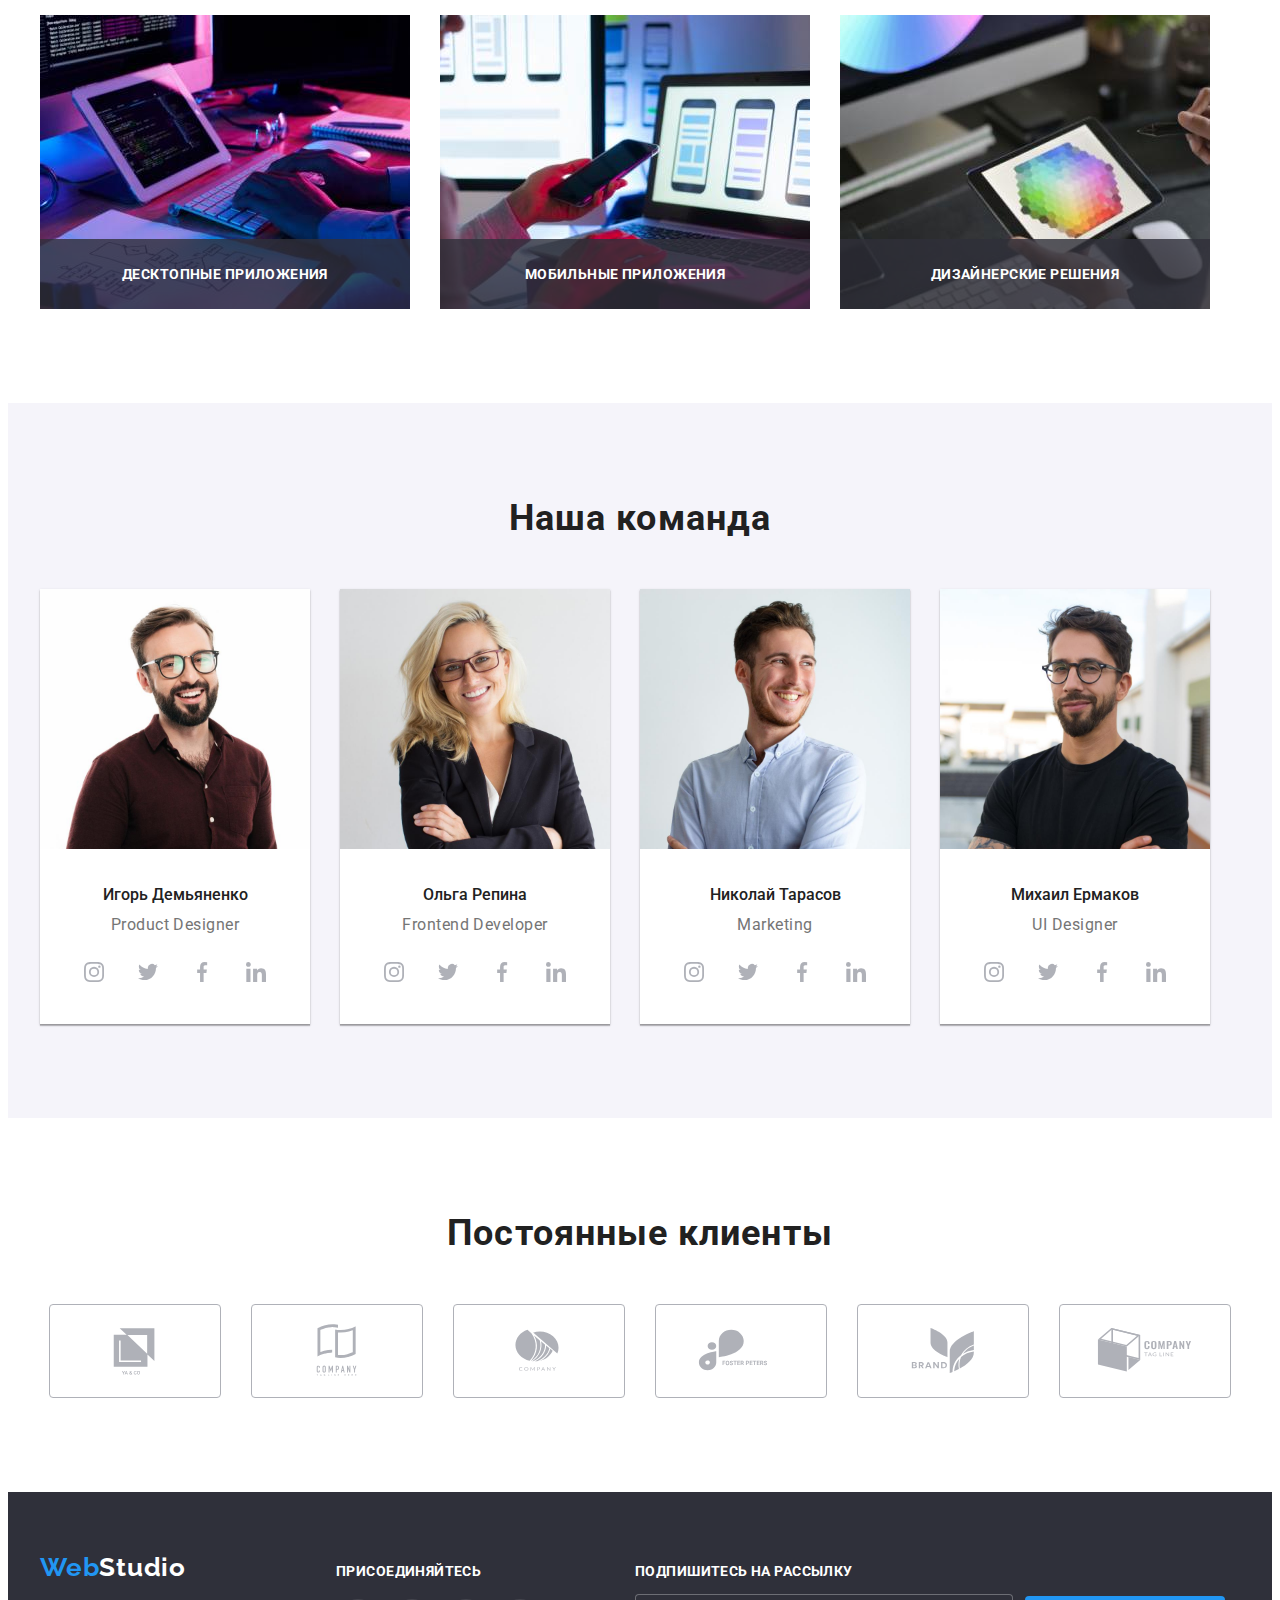
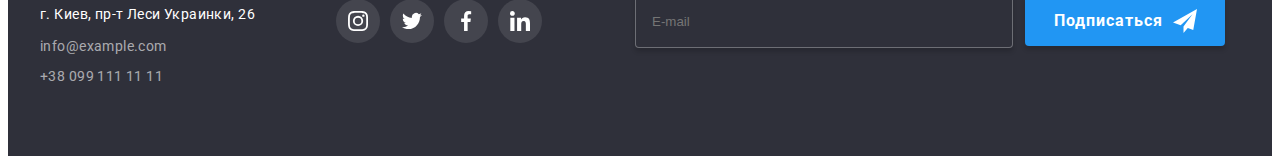
==== commit 28b18207: "updated" ====
--- a/index.html
+++ b/index.html
@@ -24,17 +24,18 @@
     <header class="header">
       <div class="container">
         <nav class="main-navi">
-          <a href="./index.html" class="web-header" lang="en"
-            >Web<span class="studio-black">Studio</span></a
-          >
+          <a href="./index.html" class="web-header" lang="en">Web
+            <span class="studio-black">Studio</span></a>
           <ul class="navi-list">
-            <li class="navigation current">
-              <a class="item-nav current" href="./index.html">Студия</a>
-            </li>
-            <li class="navigation">
-              <a class="item-nav" href="./portfolio.html">Портфолио</a>
-            </li>
-            <li class="navigation"><a class="item-nav" href="">Контакты</a></li>
+            <li class="navi-list__item current">
+              <a class="navi-list__link current" href="./index.html">Студия</a>
+            </li>
+            <li class="navi-list__item">
+              <a class="navi-list__link" href="./portfolio.html">Портфолио</a>
+            </li>
+            <li class="navi-list__item">
+              <a class="navi-list__link" href="">Контакты</a>
+            </li>
           </ul>
         </nav>
         <ul class="navi-bar">
--- a/css/styles.css
+++ b/css/styles.css
@@ -37,16 +37,13 @@
   border-bottom: 1px solid #ececec;
 }
 
-.navi-list .item-nav:hover,
-.navi-list .item-nav:focus {
-  color: var(--hover-color);
-  transform: transition;
-}
-
-.navi-list .item-nav {
-  transition-property: color;
-  transition-duration: 250ms;
-  transition-timing-function: var(--cubic);
+.header .container {
+  display: flex;
+  align-items: center;
+  width: 1200px;
+  padding-left: 15px;
+  padding-right: 15px;
+  margin: 0 auto;
 }
 
 .main-navi .web-header {
@@ -87,14 +84,7 @@
   /* transform: color; */
 }
 
-.header .container {
-  display: flex;
-  align-items: center;
-  width: 1200px;
-  padding-left: 15px;
-  padding-right: 15px;
-  margin: 0 auto;
-}
+
 
 .main-navi {
   display: flex;
@@ -118,21 +108,33 @@
   align-items: center;
 }
 
-.navi-list .item-nav {
+.navi-list .navi-list__link {
   display: block;
   padding-top: 32px;
   padding-bottom: 32px;
 }
 
-.navi-list .navigation {
+.navi-list .navi-list__item {
   position: relative;
 }
 
-.navi-list .navigation:not(:last-child) {
+.navi-list .navi-list__item:not(:last-child) {
   margin-right: 50px;
 }
 
-.navigation .current::after {
+.navi-list .navi-list__link:hover,
+.navi-list .navi-list__link:focus {
+  color: var(--hover-color);
+  transform: transition;
+}
+
+.navi-list .navi-list__link {
+  transition-property: color;
+  transition-duration: 250ms;
+  transition-timing-function: var(--cubic);
+}
+
+.navi-list__item .current::after {
   position: absolute;
   left: 0;
   bottom: -1.3px;
@@ -147,7 +149,7 @@
   border-radius: 4px;
 }
 
-.item-nav.current {
+.navi-list__link.current {
   color: var(--hover-color);
 }
 
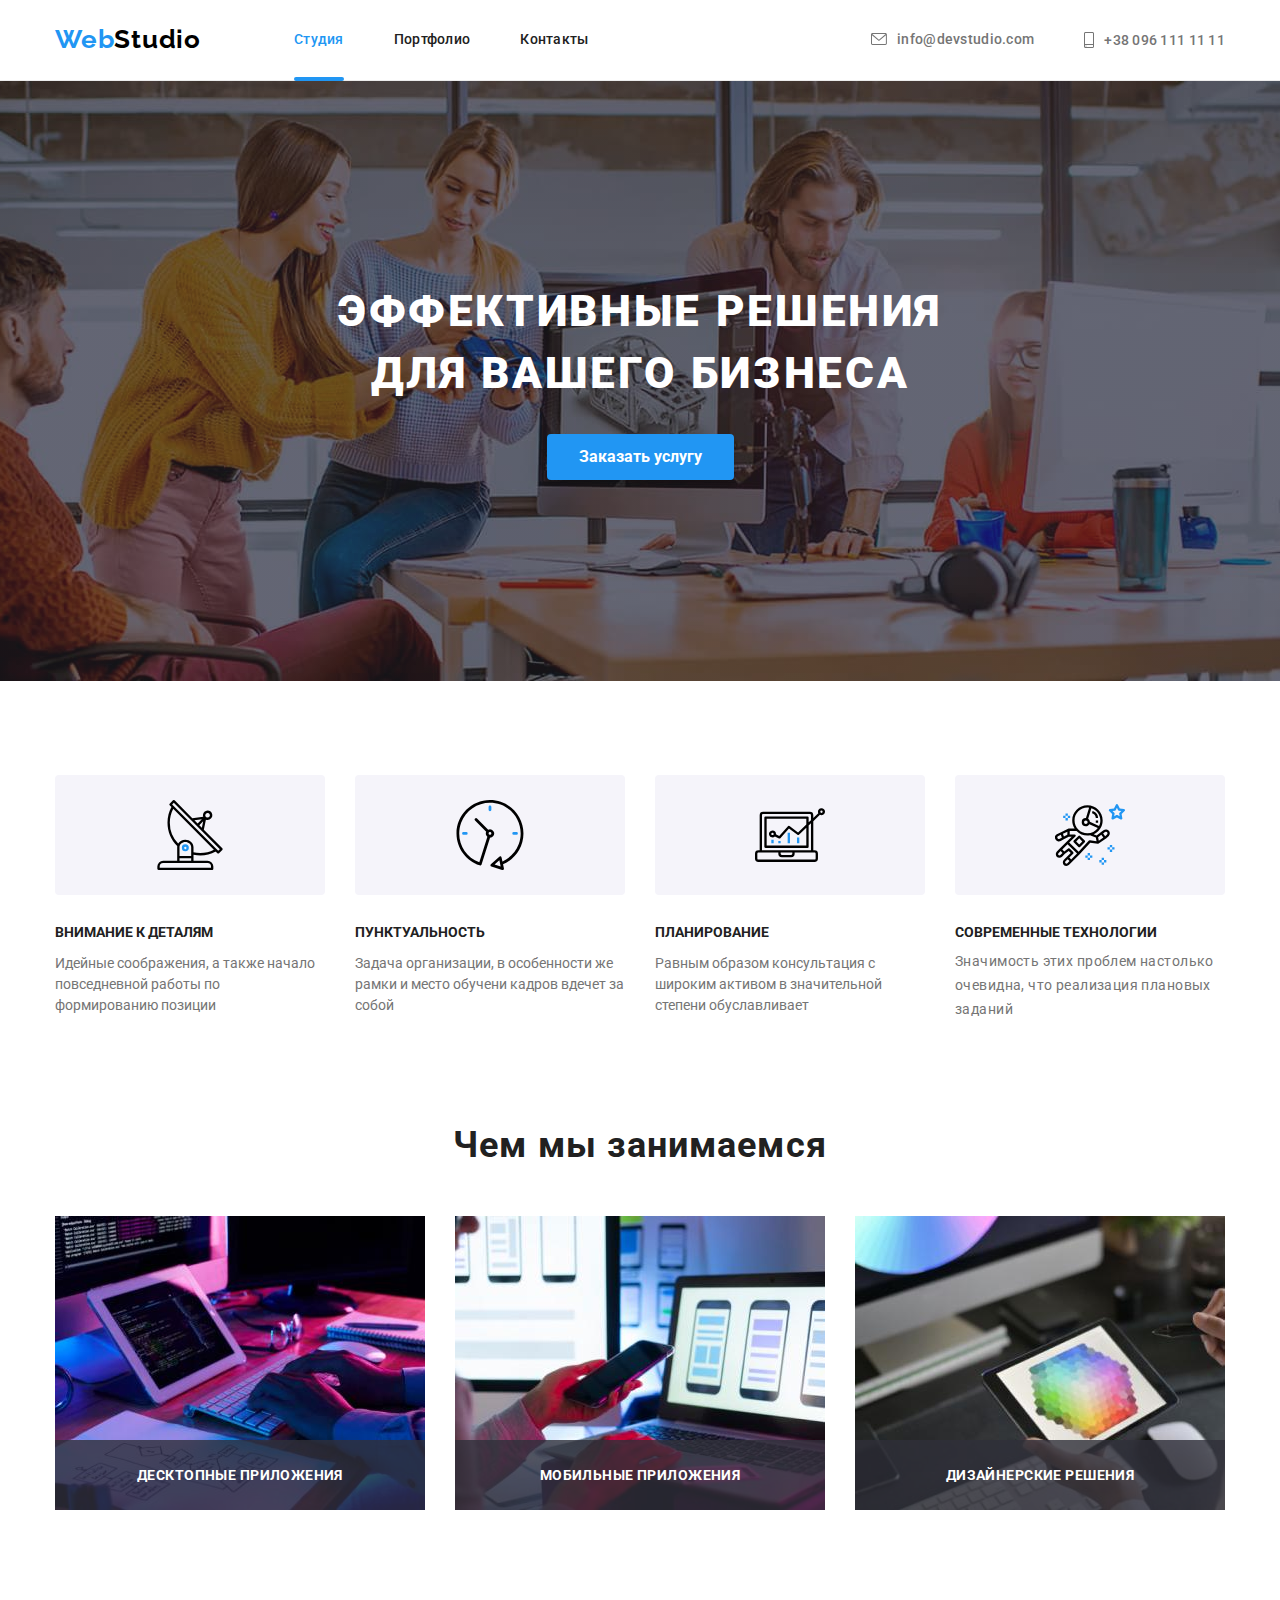
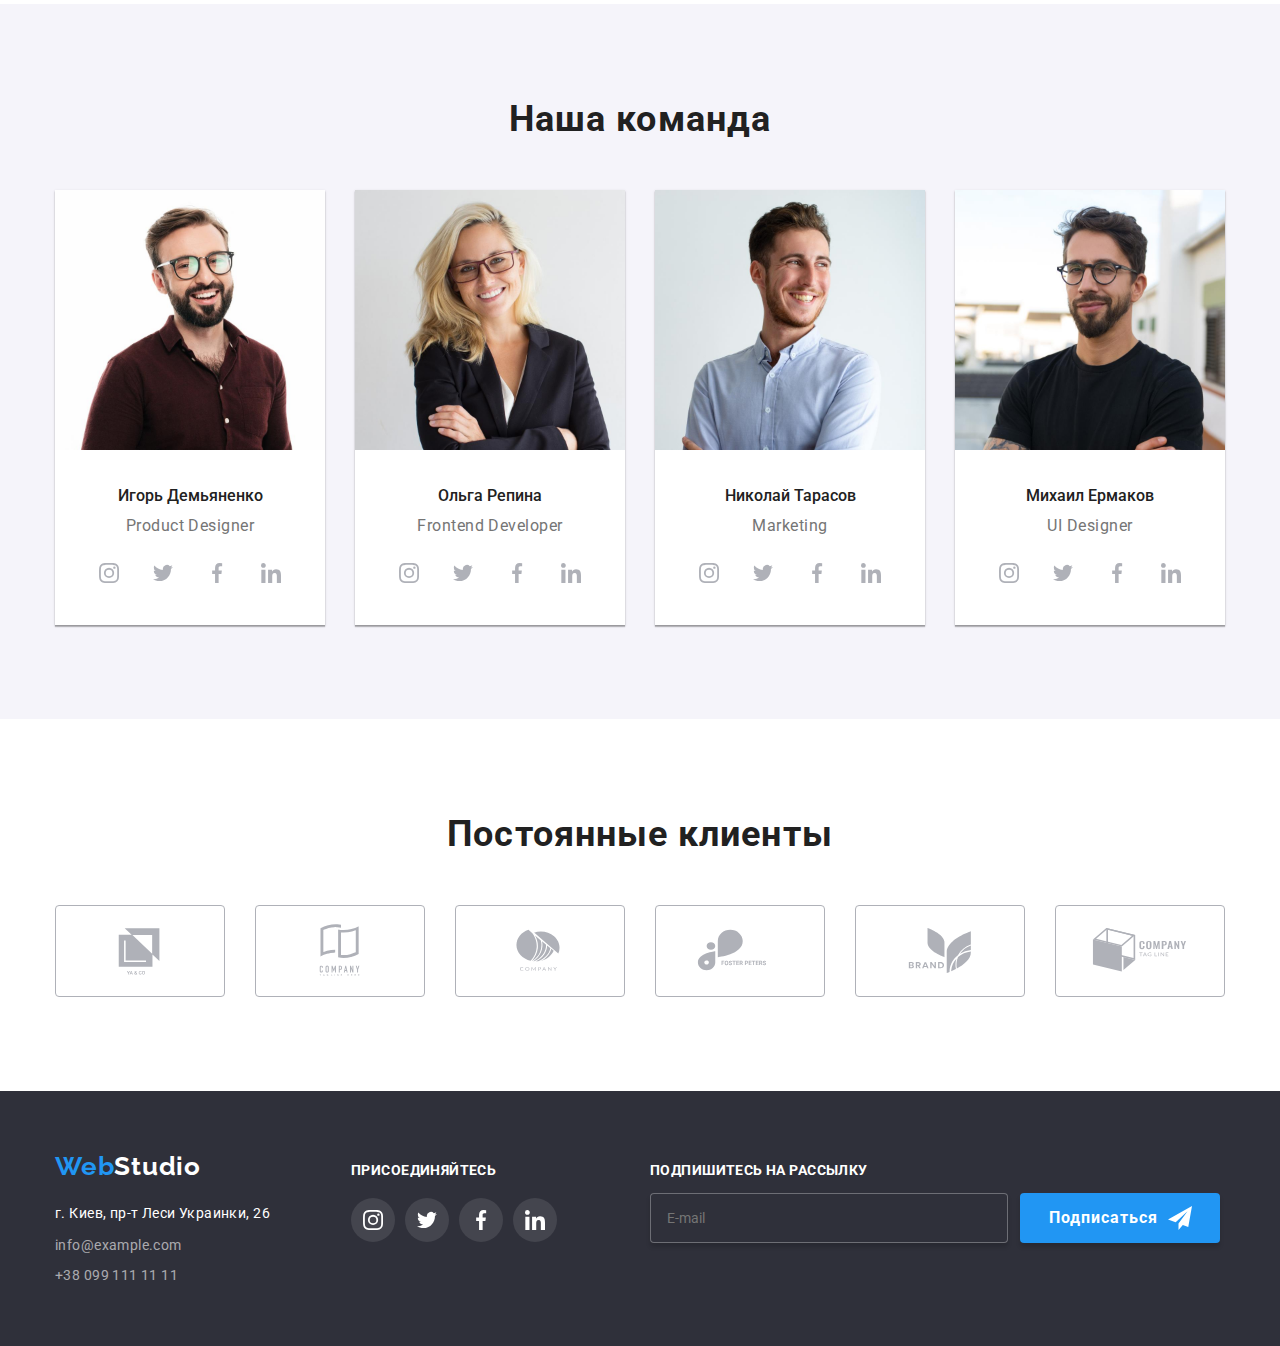
==== commit 1106bdfe: "updated" ====
--- a/index.html
+++ b/index.html
@@ -17,15 +17,14 @@
       href="https://fonts.googleapis.com/css2?family=Raleway:wght@700&family=Roboto:wght@400;500;700;900&display=swap"
       rel="stylesheet"
     />
-    <link rel="stylesheet" href="./css/styles.css" />
+    <link rel="stylesheet" href="./css/main.min.css" />
     <title>WebStudio</title>
   </head>
   <body>
     <header class="header">
       <div class="container">
         <nav class="main-navi">
-          <a href="./index.html" class="web-header" lang="en">Web
-            <span class="studio-black">Studio</span></a>
+          <a href="./index.html" class="web-header" lang="en">Web<span class="studio-black">Studio</span></a>
           <ul class="navi-list">
             <li class="navi-list__item current">
               <a class="navi-list__link current" href="./index.html">Студия</a>
@@ -38,16 +37,16 @@
             </li>
           </ul>
         </nav>
-        <ul class="navi-bar">
-          <li class="contact">
-            <a class="link-contact" href="mailto:info@devstudio.com">
+        <ul class="contact-block">
+          <li class="contact-block__item">
+            <a class="contact-block__link" href="mailto:info@devstudio.com">
               <svg class="icon-latter" width="16" height="12">
                 <use href="./images/sprite.svg#icon-letter"></use>
               </svg>
               info@devstudio.com</a>
           </li>
-          <li class="contact">
-            <a class="link-contact" href="tel:+380961111111">
+          <li class="contact-block__item">
+            <a class="contact-block__link" href="tel:+380961111111">
               <svg class="icon-smartphone" width="10px" height="16px">
                 <use href="./images/sprite.svg#icon-smartphone"></use>
               </svg>
@@ -58,61 +57,59 @@
     </header>
     <main>
       <section class="hero overlay">
-        <div class="container">
-          <h1 class="hero-name">Эффективные решения<br />для вашего бизнеса</h1>
+        <h1 class="hero-name">Эффективные решения<br />для вашего бизнеса</h1>
           <button type="button" class="hero-orderbutton" data-modal-open>
             Заказать услугу
           </button>
-        </div>
       </section>
       <section class="skills">
         <h2 class="visually-hidden">Заголовок</h2>
         <div class="container">
-          <ul class="skills-main">
-            <li class="skills-item">
-              <div class="icon-pic">
+          <ul class="competence">
+            <li class="competence__item">
+              <div class="competence__pic">
                 <svg class="icon-skills" width="70px" height="70px"> 
                   <use href="./images/sprite.svg#icon-antenna"></use>
                 </svg>
               </div>
-              <h3 class="skills-list">Внимание к деталям</h3>
-              <p class="skills-content">
+              <h3 class="competence__title">Внимание к деталям</h3>
+              <p class="competence__text">
                 Идейные соображения, а также начало повседневной работы по
                 формированию позиции
               </p>
             </li>
-            <li class="skills-item">
-              <div class="icon-pic">
+            <li class="competence__item">
+              <div class="competence__pic">
                 <svg class="icon-skills" width="70px" height="70px">
                   <use href="./images/sprite.svg#icon-clock"></use>
                 </svg>
               </div>
-              <h3 class="skills-list">Пунктуальность</h3>
-              <p class="skills-content">
+              <h3 class="competence__title">Пунктуальность</h3>
+              <p class="competence__text">
                 Задача организации, в особенности же рамки и место обучени
                 кадров вдечет за собой
               </p>
             </li>
-            <li class="skills-item">
-              <div class="icon-pic">
+            <li class="competence__item">
+              <div class="competence__pic">
                 <svg class="icon-skills" width="70px" height="70px"> 
                   <use href="./images/sprite.svg#icon-diagram"></use>
                 </svg>
               </div>
-              <h3 class="skills-list">Планирование</h3>
-              <p class="skills-content">
+              <h3 class="competence__title">Планирование</h3>
+              <p class="competence__text">
                 Равным образом консультация с широким активом в значительной
                 степени обуславливает
               </p>
             </li>
-            <li class="skills-item">
-              <div class="icon-pic">
+            <li class="competence__item">
+              <div class="competence__pic">
                 <svg class="icon-skills" width="70px" height="70px">
                   <use href="./images/sprite.svg#icon-astronaut"></use>
                 </svg>
               </div>
-              <h3 class="skills-list">Современные технологии</h3>
-              <p class="skills-content">
+              <h3 class="competence__title">Современные технологии</h3>
+              <p class="competence__content">
                 Значимость этих проблем настолько очевидна, что реализация
                 плановых заданий
               </p>
@@ -121,74 +118,74 @@
         </div>
       </section>
       <section class="works">
-        <h2 class="our-works">Чем мы занимаемся</h2>
+        <h2 class="works__title">Чем мы занимаемся</h2>
         <div class="container">
-          <ul class="works-list">
-            <li class="works-item">
+          <ul class="works__list">
+            <li class="works__item">
               <img
                 src="./images/img1.jpg"
                 width="370"
                 alt="человек работает за компьютером"
               />
-              <p class="works-title">Десктопные приложения</p>
-            </li>
-            <li class="works-item">
+              <p class="works__discription">Десктопные приложения</p>
+            </li>
+            <li class="works__item">
               <img
                 src="./images/img2.jpg"
                 width="370"
                 alt="человек держит телефон"
               />
-              <p class="works-title">Мобильные приложения</p>
-            </li>
-            <li class="works-item">
+              <p class="works__discription">Мобильные приложения</p>
+            </li>
+            <li class="works__item">
               <img
                 src="./images/img3.jpg"
                 width="370"
                 alt="человек держит планшет"
               />
-              <p class="works-title">Дизайнерские решения</p>
+              <p class="works__discription">Дизайнерские решения</p>
             </li>
           </ul>
         </div>
       </section>
       <section class="team">
-        <h2 class="our-team">Наша команда</h2>
+        <h2 class="team__title">Наша команда</h2>
         <div class="container">
-          <ul class="team-list">
-            <li class="team-item">
+          <ul class="team__list">
+            <li class="team__item">
               <img
                 src="./images/imgf1.jpg"
                 width="270"
                 alt="Игорь Демьяненко"
               />
-              <div class="bio">
-                <h3 class="bio-name">Игорь Демьяненко</h3>
-                <p class="bio-post">Product Designer</p>
-                <ul class="social-networks">
-                  <li class="social-icons">
-                    <a href="" class="social-icons-link">
-                      <svg class="social-icons-svg" width="20px" height="20px">
+              <div class="emloyee">
+                <h3 class="emloyee__name">Игорь Демьяненко</h3>
+                <p class="emloyee__position">Product Designer</p>
+                <ul class="social-list">
+                  <li class="social-list__item">
+                    <a href="" class="social-list__link">
+                      <svg class="social-list__icon" width="20px" height="20px">
                         <use href="./images/sprite.svg#icon-instagram"></use>
                       </svg>
                     </a>
                   </li>
-                  <li class="social-icons">
-                    <a href="" class="social-icons-link">
-                      <svg class="social-icons-svg" width="20px" height="20px">
+                  <li class="social-list__item">
+                    <a href="" class="social-list__link">
+                      <svg class="social-list__icon" width="20px" height="20px">
                         <use href="./images/sprite.svg#icon-twitter"></use>
                       </svg>
                     </a>
                   </li>
-                  <li class="social-icons">
-                    <a href="" class="social-icons-link">
-                      <svg class="social-icons-svg" width="20px" height="20px">
+                  <li class="social-list__item">
+                    <a href="" class="social-list__link">
+                      <svg class="social-list__icon" width="20px" height="20px">
                         <use href="./images/sprite.svg#icon-facebook"></use>
                       </svg>
                     </a>
                   </li>
-                  <li class="social-icons">
-                    <a href="" class="social-icons-link">
-                      <svg class="social-icons-svg" width="20px" height="20px">
+                  <li class="social-list__item">
+                    <a href="" class="social-list__link">
+                      <svg class="social-list__icon" width="20px" height="20px">
                         <use href="./images/sprite.svg#icon-linkedin"></use>
                       </svg>
                     </a>
@@ -196,36 +193,36 @@
                 </ul>
               </div>
             </li>
-            <li class="team-item">
+            <li class="team__item">
               <img src="./images/imgf2.jpg" width="270" alt="Ольга Репина" />
-              <div class="bio">
-                <h3 class="bio-name">Ольга Репина</h3>
-                <p class="bio-post">Frontend Developer</p>
-                <ul class="social-networks">
-                  <li class="social-icons">
-                    <a href="" class="social-icons-link">
-                      <svg class="social-icons-svg" width="20px" height="20px">
+              <div class="emloyee">
+                <h3 class="emloyee__name">Ольга Репина</h3>
+                <p class="emloyee__position">Frontend Developer</p>
+                <ul class="social-list">
+                  <li class="social-list__item">
+                    <a href="" class="social-list__link">
+                      <svg class="social-list__icon" width="20px" height="20px">
                         <use href="./images/sprite.svg#icon-instagram"></use>
                       </svg>
                     </a>
                   </li>
-                  <li class="social-icons">
-                    <a href="" class="social-icons-link">
-                      <svg class="social-icons-svg" width="20px" height="20px">
+                  <li class="social-list__item">
+                    <a href="" class="social-list__link">
+                      <svg class="social-list__icon" width="20px" height="20px">
                         <use href="./images/sprite.svg#icon-twitter"></use>
                       </svg>
                     </a>
                   </li>
-                  <li class="social-icons">
-                    <a href="" class="social-icons-link">
-                      <svg class="social-icons-svg" width="20px" height="20px">
+                  <li class="social-list__item">
+                    <a href="" class="social-list__link">
+                      <svg class="social-list__icon" width="20px" height="20px">
                         <use href="./images/sprite.svg#icon-facebook"></use>
                       </svg>
                     </a>
                   </li>
-                  <li class="social-icons">
-                    <a href="" class="social-icons-link">
-                      <svg class="social-icons-svg" width="20px" height="20px">
+                  <li class="social-list__item">
+                    <a href="" class="social-list__link">
+                      <svg class="social-list__icon" width="20px" height="20px">
                         <use href="./images/sprite.svg#icon-linkedin"></use>
                       </svg>
                     </a>
@@ -233,36 +230,36 @@
                 </ul>
               </div>
             </li>
-            <li class="team-item">
+            <li class="team__item">
               <img src="./images/imgf3.jpg" width="270" alt="Николай Тарасов" />
-              <div class="bio">
-                <h3 class="bio-name">Николай Тарасов</h3>
-                <p class="bio-post">Marketing</p>
-                <ul class="social-networks">
-                  <li class="social-icons">
-                    <a href="" class="social-icons-link">
-                      <svg class="social-icons-svg" width="20px" height="20px">
+              <div class="emloyee">
+                <h3 class="emloyee__name">Николай Тарасов</h3>
+                <p class="emloyee__position">Marketing</p>
+                <ul class="social-list">
+                  <li class="social-list__item">
+                    <a href="" class="social-list__link">
+                      <svg class="social-list__icon" width="20px" height="20px">
                         <use href="./images/sprite.svg#icon-instagram"></use>
                       </svg>
                     </a>
                   </li>
-                  <li class="social-icons">
-                    <a href="" class="social-icons-link">
-                      <svg class="social-icons-svg" width="20px" height="20px">
+                  <li class="social-list__item">
+                    <a href="" class="social-list__link">
+                      <svg class="social-list__icon" width="20px" height="20px">
                         <use href="./images/sprite.svg#icon-twitter"></use>
                       </svg>
                     </a>
                   </li>
-                  <li class="social-icons">
-                    <a href="" class="social-icons-link">
-                      <svg class="social-icons-svg" width="20px" height="20px">
+                  <li class="social-list__item">
+                    <a href="" class="social-list__link">
+                      <svg class="social-list__icon" width="20px" height="20px">
                         <use href="./images/sprite.svg#icon-facebook"></use>
                       </svg>
                     </a>
                   </li>
-                  <li class="social-icons">
-                    <a href="" class="social-icons-link">
-                      <svg class="social-icons-svg" width="20px" height="20px">
+                  <li class="social-list__item">
+                    <a href="" class="social-list__link">
+                      <svg class="social-list__icon" width="20px" height="20px">
                         <use href="./images/sprite.svg#icon-linkedin"></use>
                       </svg>
                     </a>
@@ -270,36 +267,36 @@
                 </ul>
               </div>
             </li>
-            <li class="team-item">
+            <li class="team__item">
               <img src="./images/imgf4.jpg" width="270" alt="Михаил Ермаков" />
-              <div class="bio">
-                <h3 class="bio-name">Михаил Ермаков</h3>
-                <p class="bio-post">UI Designer</p>
-                <ul class="social-networks">
-                  <li class="social-icons">
-                    <a href="" class="social-icons-link">
-                      <svg class="social-icons-svg" width="20px" height="20px">
+              <div class="emloyee">
+                <h3 class="emloyee__name">Михаил Ермаков</h3>
+                <p class="emloyee__position">UI Designer</p>
+                <ul class="social-list">
+                  <li class="social-list__item">
+                    <a href="" class="social-list__link">
+                      <svg class="social-list__icon" width="20px" height="20px">
                         <use href="./images/sprite.svg#icon-instagram"></use>
                       </svg>
                     </a>
                   </li>
-                  <li class="social-icons">
-                    <a href="" class="social-icons-link">
-                      <svg class="social-icons-svg" width="20px" height="20px">
+                  <li class="social-list__item">
+                    <a href="" class="social-list__link">
+                      <svg class="social-list__icon" width="20px" height="20px">
                         <use href="./images/sprite.svg#icon-twitter"></use>
                       </svg>
                     </a>
                   </li>
-                  <li class="social-icons">
-                    <a href="" class="social-icons-link">
-                      <svg class="social-icons-svg" width="20px" height="20px">
+                  <li class="social-list__item">
+                    <a href="" class="social-list__link">
+                      <svg class="social-list__icon" width="20px" height="20px">
                         <use href="./images/sprite.svg#icon-facebook"></use>
                       </svg>
                     </a>
                   </li>
-                  <li class="social-icons">
-                    <a href="" class="social-icons-link">
-                      <svg class="social-icons-svg" width="20px" height="20px">
+                  <li class="social-list__item">
+                    <a href="" class="social-list__link">
+                      <svg class="social-list__icon" width="20px" height="20px">
                         <use href="./images/sprite.svg#icon-linkedin"></use>
                       </svg>
                     </a>
@@ -311,46 +308,46 @@
         </div>
       </section>
       <section class="constant-customers">
-        <div class="container">
-          <h2 class="title">Постоянные клиенты</h2>
+        <div class="constant-customers__container">
+          <h2 class="constant-customers__title">Постоянные клиенты</h2>
           <ul class="customers-list">
-            <li class="item">
-              <a href="" class="customers-logo">
+            <li class="customers-list__item">
+              <a href="" class="customers-list__logo">
                 <svg class="customers-icon" width="106" height="60">
                   <use href="./images/sprite.svg#icon-Logo1"></use>
                 </svg>
               </a>
             </li>
-            <li class="item">
-              <a href="" class="customers-logo">
+            <li class="customers-list__item">
+              <a href="" class="customers-list__logo">
                 <svg class="customers-icon" width="106" height="60">
                   <use href="./images/sprite.svg#icon-Logo2"></use>
                 </svg>
               </a>
             </li>
-            <li class="item">
-              <a href="" class="customers-logo">
+            <li class="customers-list__item">
+              <a href="" class="customers-list__logo">
                 <svg class="customers-icon" width="106" height="60">
                   <use href="./images/sprite.svg#icon-Logo3"></use>
                 </svg>
               </a>
             </li>
-            <li class="item">
-              <a href="" class="customers-logo">
+            <li class="customers-list__item">
+              <a href="" class="customers-list__logo">
                 <svg class="customers-icon" width="106" height="60">
                   <use href="./images/sprite.svg#icon-Logo4"></use>
                 </svg>
               </a>
             </li>
-            <li class="item">
-              <a href="" class="customers-logo">
+            <li class="customers-list__item">
+              <a href="" class="customers-list__logo">
                 <svg class="customers-icon" width="106" height="60">
                   <use href="./images/sprite.svg#icon-Logo5"></use>
                 </svg>
               </a>
             </li>
-            <li class="item">
-              <a href="" class="customers-logo">
+            <li class="customers-list__item">
+              <a href="" class="customers-list__logo">
                 <svg class="customers-icon" width="106" height="60">
                   <use href="./images/sprite.svg#icon-Logo6"></use>
                 </svg>
@@ -361,17 +358,17 @@
       </section>
     </main>
     <footer class="footer">
-      <div class="container">
+      <div class="footer__container">
         <div class="container-div">
-          <a href="./index.html" class="web-footer" lang="en">Web<span class="studio-white">Studio</span></a>
+          <a href="./index.html" class="container-div__logo" lang="en">Web<span class="studio-white">Studio</span></a>
           <address>
             <ul class="footer-navi">
-              <li class="adress-contact">г. Киев, пр-т Леси Украинки, 26
+              <li class="footer-navi__item footer-navi__item--white">г. Киев, пр-т Леси Украинки, 26
               </li>
-              <li class="footer-contact">
+              <li class="footer-navi__item">
                 <a href="mailto:info@example.com">info@example.com</a>
               </li>
-              <li class="footer-contact">
+              <li class="footer-navi__item">
                 <a href="tel:+380991111111">+38 099 111 11 11</a>
               </li>
             </ul>
@@ -379,34 +376,34 @@
         </div>
         <div class="footer-subscription">
           <p class="footer-headline">Присоединяйтесь</p>
-          <ul class="footer-social-networks">
-            <li class="social-icons">
-              <a href="" class="footer-social-icons-link">
-                <svg class="footer-social-icons-svg" width="20" height="20">
+          <ul class="footer-social__list">
+            <li class="social-list__item">
+              <a href="" class="social-list__link">
+                <svg width="20" height="20">
                   <use href="./images/sprite.svg#icon-instagram"></use>
                 </svg>
               </a>
             </li>
 
-            <li class="social-icons">
-              <a href="" class="footer-social-icons-link">
-                <svg class="footer-social-icons-svg" width="20" height="20">
+            <li class="social-list__item">
+              <a href="" class="social-list__link">
+                <svg width="20" height="20">
                   <use href="./images/sprite.svg#icon-twitter"></use>
                 </svg>
               </a>
             </li>
 
-            <li class="social-icons">
-              <a href="" class="footer-social-icons-link">
-                <svg class="footer-social-icons-svg" width="20" height="20">
+            <li class="social-list__item">
+              <a href="" class="social-list__link">
+                <svg width="20" height="20">
                   <use href="./images/sprite.svg#icon-facebook"></use>
                 </svg>
               </a>
             </li>
 
-            <li class="social-icons">
-              <a href="" class="footer-social-icons-link">
-                <svg class="footer-social-icons-svg" width="20" height="20">
+            <li class="social-list__item">
+              <a href="" class="social-list__link">
+                <svg width="20" height="20">
                   <use href="./images/sprite.svg#icon-linkedin"></use>
                 </svg>
               </a>
@@ -414,11 +411,11 @@
           </ul>
         </div>
         <div class="footer-signup">
-          <p class="title">Подпишитесь на рассылку</p>
+          <p class="footer-signup__title">Подпишитесь на рассылку</p>
           <form class="signup-form">
-            <input type="email" name="email" class="signup-input" id="email" placeholder="E-mail">
+            <input type="email" name="email" class="signup-form__input" id="email" placeholder="E-mail">
             <label for="email"></label>
-            <button class="signup-button" type="submit">Подписаться<span class="send-icon">
+            <button class="signup-form__button" type="submit">Подписаться<span class="send-icon">
               <svg width="24" height="24"> 
                 <use href="./images/icons.svg#icon-send"></use>
               </svg>
@@ -436,11 +433,11 @@
         </svg>  
         </button>
       <form class="modal-form">
-          <p class="modal-title">Оставьте свои данные, мы вам перезвоним</p>
+          <p class="modal-form__title">Оставьте свои данные, мы вам перезвоним</p>
           <label class="form-field">
-            <span class="label-name">Имя</span>
-            <input type="text" name="name" class="form-input" autocomplete="off" required>
-            <span class="label-icon">
+            <span class="form-field__name">Имя</span>
+            <input type="text" name="name" class="form-field__input" autocomplete="off" required>
+            <span class="form-field__icon">
               <svg width="12" height="12">
                 <use href="./images/icons.svg#icon-person"></use>
               </svg>
@@ -448,38 +445,38 @@
           </label>
 
           <label class="form-field">
-            <span class="label-name">Телефон</span> 
-            <input type="tel" name="tel" class="form-input" autocomplete="off" required>
-            <span class="label-icon">
+            <span class="form-field__name">Телефон</span> 
+            <input type="tel" name="tel" class="form-field__input" autocomplete="off" required>
+            <span class="form-field__icon">
               <svg width="13" height="13">
                 <use href="./images/icons.svg#icon-phone"></use>
               </svg>
             </span>
           </label>
           <label class="form-field">
-            <span class="label-name">Почта</span>
-            <input type="email" name="email" class="form-input" autocomplete="off" required>
-            <span class="label-icon">
+            <span class="form-field__name">Почта</span>
+            <input type="email" name="email" class="form-field__input" autocomplete="off" required>
+            <span class="form-field__icon">
               <svg width="15" height="12">
                 <use href="./images/icons.svg#icon-email"></use>
               </svg>
             </span>
           </label>
           <label class="form-field">
-            <span class="label-name">Комментарий</span>
+            <span class="form-field__name">Комментарий</span>
             <textarea 
                name="comment"
-               class="text-input" 
+               class="form-field__text" 
                placeholder="Введите текст"></textarea>
                     </label>
            <label class="policy">
-           <input type="checkbox" name="policy" class="browser-checkbox" required>
-           <span class="custom-chechbox">
+           <input type="checkbox" name="policy" class="policy__browser-checkbox" required>
+           <span class="policy__custom-chechbox">
            </span>
-           <span class="agreement">Соглашаюсь с рассылкой и принимаю 
-           <a href="#" class="policy-agreement">Условия договора</a></span>
+           <span class="policy__agreement">Соглашаюсь с рассылкой и принимаю 
+           <a href="#" class="policy__link">Условия договора</a></span>
            </label>
-          <button type="submit" class="submit-button">Отправить</button>
+          <button type="submit" class="policy__button">Отправить</button>
         </form>
 
 
--- a/css/main.min.css
+++ b/css/main.min.css
@@ -0,0 +1,7 @@
+/*! modern-normalize v1.1.0 | MIT License | https://github.com/sindresorhus/modern-normalize */*,::before,::after{-webkit-box-sizing:border-box;box-sizing:border-box}html{line-height:1.15;-webkit-text-size-adjust:100%;-moz-tab-size:4;-o-tab-size:4;tab-size:4}body{margin:0;font-family:system-ui,-apple-system,"Segoe UI",Roboto,Helvetica,Arial,sans-serif,"Apple Color Emoji","Segoe UI Emoji"}hr{height:0;color:inherit}abbr[title]{-webkit-text-decoration:underline dotted;text-decoration:underline dotted}b,strong{font-weight:bolder}code,kbd,samp,pre{font-family:ui-monospace,+ SFMono-Regular,+ Consolas,+ 'Liberation Mono',+ Menlo,+ monospace;font-size:1em}small{font-size:80%}sub,sup{font-size:75%;line-height:0;position:relative;vertical-align:baseline}sub{bottom:-0.25em}sup{top:-0.5em}table{text-indent:0;border-color:inherit}button,input,optgroup,select,textarea{font-family:inherit;font-size:100%;line-height:1.15;margin:0}button,select{text-transform:none}button,[type='button'],[type='reset'],[type='submit']{-webkit-appearance:button}::-moz-focus-inner{border-style:none;padding:0}:-moz-focusring{outline:1px dotted ButtonText}:-moz-ui-invalid{box-shadow:none}legend{padding:0}progress{vertical-align:baseline}::-webkit-inner-spin-button,::-webkit-outer-spin-button{height:auto}[type='search']{-webkit-appearance:textfield;outline-offset:-2px}::-webkit-search-decoration{-webkit-appearance:none}::-webkit-file-upload-button{-webkit-appearance:button;font:inherit}summary{display:list-item}body{font-family:Roboto, sans-serif;font-weight:400;font-size:14px;line-height:1.5;background-color:#fff;color:#757575}body a{text-decoration:none}body button:hover,body button:focus,body button:active{background-color:#2196f3;color:#fff}.header{border-bottom:1px solid #ececec}.header .container{display:-webkit-box;display:-ms-flexbox;display:flex;-webkit-box-align:center;-ms-flex-align:center;align-items:center;width:1200px;padding-left:15px;padding-right:15px;margin:0 auto}.main-navi .web-header{font-family:Raleway;font-weight:700;font-size:26px;line-height:1.2;letter-spacing:0.03em;color:#2196f3;padding-top:24px;padding-bottom:25px;margin:0}.studio-black{font-family:Raleway;font-weight:700;font-size:26px;line-height:1.2;letter-spacing:0.03em;color:#000000}.main-navi{display:-webkit-box;display:-ms-flexbox;display:flex;-webkit-box-align:center;-ms-flex-align:center;align-items:center}.navi-list{display:-webkit-box;display:-ms-flexbox;display:flex;font-size:14px;line-height:1.1;letter-spacing:0.02em;font-weight:500;color:#212121;list-style:none;margin-left:93px;padding-left:0;margin-top:0;margin-bottom:0;-webkit-box-align:center;-ms-flex-align:center;align-items:center}.navi-list__link{display:block;padding-top:32px;padding-bottom:32px;color:#212121}.navi-list__link:visited{color:#212121}.navi-list__item{position:relative}.navi-list__item:not(:last-child){margin-right:50px}.navi-list__item .current::after{position:absolute;left:0;bottom:-1.3px;content:"";width:100%;height:4px;background-color:#2196f3;border-radius:4px}.navi-list__link{-webkit-transition-property:color;transition-property:color;-webkit-transition-duration:250ms;transition-duration:250ms;-webkit-transition-timing-function:cubic-bezier(0.4, 0, 0.2, 1);transition-timing-function:cubic-bezier(0.4, 0, 0.2, 1)}.navi-list__link:hover,.navi-list__link:focus{color:#2196f3;-webkit-transform:transition;transform:transition}.navi-list__link.current{color:#2196f3}.contact-block{display:-webkit-box;display:-ms-flexbox;display:flex;margin-left:auto;margin-top:0;margin-bottom:0;padding-left:0;list-style:none}.contact-block__link{text-decoration:none;font-family:Roboto;font-weight:500;line-height:1;letter-spacing:0.02em;text-align:left;font-size:14px;color:#757575;display:-webkit-box;display:-ms-flexbox;display:flex;-webkit-box-align:center;-ms-flex-align:center;align-items:center;padding-top:32px;padding-bottom:32px;-webkit-transition-property:color;transition-property:color;-webkit-transition-duration:250ms;transition-duration:250ms;-webkit-transition-timing-function:cubic-bezier(0.4, 0, 0.2, 1);transition-timing-function:cubic-bezier(0.4, 0, 0.2, 1)}.contact-block__link:hover,.contact-block__link:focus{color:#2196f3}.contact-block__item:not(:last-child){margin-right:50px}.link-phone{display:-webkit-box;display:-ms-flexbox;display:flex;-webkit-box-align:center;-ms-flex-align:center;align-items:center}.icon-latter{fill:currentColor;margin-right:10px}.icon-smartphone{fill:currentColor;margin-right:10px}.hero{background-color:#2f303a;padding-top:200px;padding-bottom:200px}.hero-name{font-family:Roboto;font-size:44px;font-style:normal;line-height:1.4;letter-spacing:0.06em;text-align:center;font-weight:900;text-transform:uppercase;color:#ffffff;margin:0;margin-bottom:30px}.hero-orderbutton{font-family:Roboto;font-weight:700;font-style:normal;font-size:16px;line-height:1.6;background-color:#2196f3;color:#ffffff;border-radius:4px;border-width:2px;border-style:hidden;padding-left:32px;padding-right:32px;padding-top:10px;padding-bottom:10px;display:block;margin-left:auto;margin-right:auto;cursor:pointer;-webkit-box-shadow:0px 4px 4px rgba(0,0,0,0.15);box-shadow:0px 4px 4px rgba(0,0,0,0.15)}.overlay{height:600px;max-width:1600px;margin-left:auto;margin-right:auto;background-image:-webkit-gradient(linear, left top, right top, from(rgba(47,48,58,0.4)), to(rgba(47,48,58,0.4))),url(../images/hero.jpg);background-image:linear-gradient(to right, rgba(47,48,58,0.4), rgba(47,48,58,0.4)),url(../images/hero.jpg);background-size:cover;background-repeat:no-repeat;background-position:center}.backdrop{position:fixed;top:0;left:0;width:100%;height:100%;background-color:rgba(0,0,0,0.2);opacity:1;-webkit-transition-property:opacity;transition-property:opacity;-webkit-transition-duration:250ms;transition-duration:250ms;-webkit-transition-timing-function:cubic-bezier(0.4, 0, 0.2, 1);transition-timing-function:cubic-bezier(0.4, 0, 0.2, 1)}.backdrop.is-hidden{opacity:0;pointer-events:none}.modal{position:absolute;top:50%;left:50%;display:-webkit-box;display:-ms-flexbox;display:flex;-webkit-box-orient:vertical;-webkit-box-direction:normal;-ms-flex-direction:column;flex-direction:column;max-width:528px;padding:40px;margin:0;min-width:528px;border-radius:4px;background-color:#fff;-webkit-transform:scale(1) translate(-50%, -50%);transform:scale(1) translate(-50%, -50%);-webkit-transition:-webkit-transform 250ms cubic-bezier(0.4, 0, 0.2, 1);transition:-webkit-transform 250ms cubic-bezier(0.4, 0, 0.2, 1);transition:transform 250ms cubic-bezier(0.4, 0, 0.2, 1);transition:transform 250ms cubic-bezier(0.4, 0, 0.2, 1), -webkit-transform 250ms cubic-bezier(0.4, 0, 0.2, 1);-webkit-box-shadow:0px 1px 3px rgba(0,0,0,0.12),0px 1px 1px rgba(0,0,0,0.14),0px 2px 1px rgba(0,0,0,0.2);box-shadow:0px 1px 3px rgba(0,0,0,0.12),0px 1px 1px rgba(0,0,0,0.14),0px 2px 1px rgba(0,0,0,0.2)}.modal-button{position:absolute;top:8px;right:8px;padding:0;width:30px;height:30px;display:-webkit-box;display:-ms-flexbox;display:flex;-webkit-box-pack:center;-ms-flex-pack:center;justify-content:center;-webkit-box-align:center;-ms-flex-align:center;align-items:center;cursor:pointer;border-radius:50%;border:1px solid rgba(0,0,0,0.1);color:#000000;background-color:#fff;-webkit-transition:fill 250ms cubic-bezier(0.4, 0, 0.2, 1);transition:fill 250ms cubic-bezier(0.4, 0, 0.2, 1)}.modal-button:hover,.modal-button:focus{fill:#2196f3;background-color:#fff;-webkit-transform:transition;transform:transition}.icon-close{fill:currentColor;-o-object-position:center;object-position:center}.modal-form__title{font-family:inherit;font-size:20px;font-weight:700;line-height:1.1;letter-spacing:0.03em;text-align:center;color:#212121;margin:0;margin-bottom:12px}.form-field{display:block;position:relative;font-family:inherit;font-size:12px;font-weight:400;line-height:1.1;letter-spacing:0.01em;text-align:left}.form-field:not(:last-child){margin-bottom:10px}.form-field__input{position:relative;width:448px;height:40px;padding-left:42px;margin-top:4px;border-radius:4px;border:1px solid rgba(33,33,33,0.2);-webkit-transition:border 250ms cubic-bezier(0.4, 0, 0.2, 1);transition:border 250ms cubic-bezier(0.4, 0, 0.2, 1);font-family:inherit;font-size:14px;font-weight:400;line-height:1.1;letter-spacing:0.01em;text-align:left;color:#212121;cursor:pointer}.form-field__input:hover,.form-field__input:focus{border-color:#2196f3;outline:none}.form-field__input:focus ~ .form-field__icon,.form-field__input:hover ~ .form-field__icon{fill:#2196f3}.form-field__name{color:#757575;font-family:inherit;font-size:12px;font-weight:400;line-height:1.1;letter-spacing:0.01em;text-align:left}.form-field__icon{position:absolute;left:12px;top:30px;fill:#212121;-webkit-transition-property:fill;transition-property:fill;-webkit-transition-duration:250ms;transition-duration:250ms;-webkit-transition-timing-function:cubic-bezier(0.4, 0, 0.2, 1);transition-timing-function:cubic-bezier(0.4, 0, 0.2, 1)}.form-field__text{padding-top:12px;padding-left:12px;margin-top:4px;width:448px;height:120px;resize:none;border:1px solid rgba(33,33,33,0.2);border-radius:4px;-webkit-transition-property:border;transition-property:border;-webkit-transition-duration:250ms;transition-duration:250ms;-webkit-transition-timing-function:cubic-bezier(0.4, 0, 0.2, 1);transition-timing-function:cubic-bezier(0.4, 0, 0.2, 1);font-family:inherit;font-size:14px;font-weight:400;line-height:1.1;letter-spacing:0.01em;text-align:left;color:#212121;cursor:pointer}.form-field__text::-webkit-input-placeholder{color:rgba(117,117,117,0.5);font-family:inherit;font-size:12px;font-weight:400;line-height:1.1;letter-spacing:0.01em;text-align:left}.form-field__text:-ms-input-placeholder{color:rgba(117,117,117,0.5);font-family:inherit;font-size:12px;font-weight:400;line-height:1.1;letter-spacing:0.01em;text-align:left}.form-field__text::-ms-input-placeholder{color:rgba(117,117,117,0.5);font-family:inherit;font-size:12px;font-weight:400;line-height:1.1;letter-spacing:0.01em;text-align:left}.form-field__text::placeholder{color:rgba(117,117,117,0.5);font-family:inherit;font-size:12px;font-weight:400;line-height:1.1;letter-spacing:0.01em;text-align:left}.form-field__text:hover,.form-field__text:focus{border-color:#2196f3;outline:none}.policy{position:relative;display:-webkit-box;display:-ms-flexbox;display:flex;-webkit-box-align:center;-ms-flex-align:center;align-items:center;font-family:Roboto;font-size:14px;font-style:normal;font-weight:400;line-height:1.5;letter-spacing:0.03em;text-align:left;margin-bottom:30px}.policy__browser-checkbox{position:absolute;width:1px;height:1px;margin:-1px;border:0;padding:0;clip:rect(0 0 0 0);overflow:hidden}.policy__custom-chechbox{position:absolute;left:10px;top:3px;border:2px solid #212121;border-radius:2px;width:16px;height:15px;margin-right:7px;cursor:pointer;-webkit-transition-property:border-color, fill;transition-property:border-color, fill;-webkit-transition-duration:250ms;transition-duration:250ms;-webkit-transition-timing-function:cubic-bezier(0.4, 0, 0.2, 1);transition-timing-function:cubic-bezier(0.4, 0, 0.2, 1)}.policy__custom-chechbox:hover,.policy__custom-chechbox:focus{border-color:#2196f3;-webkit-transform:trasition;transform:trasition}.policy__browser-checkbox:checked+.policy__custom-chechbox{background-image:url(../images/icon-check.svg);background-position:center;background-repeat:no-repeat;background-origin:border-box;background-size:cover;-o-object-fit:fill;object-fit:fill;border-color:#2196f3;fill:#2196f3}.policy__agreement{display:inline-block;margin:0;padding:0;margin-left:36px}.policy__link{text-decoration:underline;color:#2196f3}.policy__link:visited{color:#2196f3}.policy__button{display:block;font-family:inherit;font-size:16px;font-weight:700;line-height:1.9;letter-spacing:0.06em;text-align:center;padding-top:10px;padding-bottom:10px;padding-left:55px;padding-right:55px;background-color:#2196f3;color:#fff;-webkit-box-shadow:0px 4px 4px 0px rgba(0,0,0,0.15);box-shadow:0px 4px 4px 0px rgba(0,0,0,0.15);border-radius:4px;border:none;margin-left:auto;margin-right:auto;cursor:pointer}.skills{padding-top:94px;padding-bottom:94px}.skills .container{width:1200px;padding-left:15px;padding-right:15px;margin:0 auto;display:-webkit-box;display:-ms-flexbox;display:flex}.visually-hidden{position:absolute;width:1px;height:1px;margin:-1px;border:0;padding:0;clip:rect(0 0 0 0);overflow:hidden}.competence{list-style:none;display:-webkit-box;display:-ms-flexbox;display:flex;margin:0;padding:0}.competence__item{margin-right:30px;width:270px}.competence__item:last-child{margin-right:0}.competence__pic{display:-webkit-box;display:-ms-flexbox;display:flex;-ms-flex-wrap:wrap;flex-wrap:wrap;-webkit-box-pack:center;-ms-flex-pack:center;justify-content:center;-webkit-box-align:center;-ms-flex-align:center;align-items:center;width:270px;height:120px;background-color:#f5f4fa;border-radius:4px;margin-bottom:30px}.competence__title{font-weight:700;font-size:14px;line-height:1;text-transform:uppercase;color:#212121;margin-top:0;margin-bottom:10px}.competence__content{font-family:Roboto;font-size:14px;font-style:normal;font-weight:400;line-height:24px;letter-spacing:0.03em;text-align:left;margin:0}.works{padding-bottom:94px}.works .container{width:1200px;padding-left:15px;padding-right:15px;margin:0 auto;display:-webkit-box;display:-ms-flexbox;display:flex}.works__list{list-style:none;display:-webkit-box;display:-ms-flexbox;display:flex;margin:0;padding:0}.works__item{position:relative;margin-left:0;margin-right:30px}.works__item img{display:block;max-width:100%;height:auto}.works__item:last-child{margin-right:0}.works__discription{position:absolute;left:0;bottom:0;display:-webkit-box;display:-ms-flexbox;display:flex;-webkit-box-align:center;-ms-flex-align:center;align-items:center;-webkit-box-pack:center;-ms-flex-pack:center;justify-content:center;width:100%;height:70px;margin:0;padding:0;font-size:14px;font-style:normal;font-weight:700;line-height:1.1;letter-spacing:0.03em;text-align:center;text-transform:uppercase;color:#fff;background-color:rgba(47,48,58,0.8)}.works__title{font-size:36px;font-weight:700;line-height:1.17;letter-spacing:0.03em;text-align:center;color:#212121;margin-top:0;margin-bottom:50px}.team{background-color:#f5f4fa;padding-top:94px;padding-bottom:94px}.team .container{width:1200px;padding-left:15px;padding-right:15px;margin:0 auto;display:-webkit-box;display:-ms-flexbox;display:flex}.team__title{font-size:36px;font-weight:700;line-height:1.17;letter-spacing:0.03em;text-align:center;color:#212121;margin-top:0;margin-bottom:50px}.team__list{list-style:none;display:-webkit-box;display:-ms-flexbox;display:flex;padding:0;margin:0}.team__item{margin-right:30px;margin-left:0;padding:0;background-color:#fff;-webkit-box-shadow:0px 1px 3px rgba(0,0,0,0.12),0px 1px 1px rgba(0,0,0,0.14),0px 2px 1px rgba(0,0,0,0.2);box-shadow:0px 1px 3px rgba(0,0,0,0.12),0px 1px 1px rgba(0,0,0,0.14),0px 2px 1px rgba(0,0,0,0.2)}.team__item:last-child{margin-right:0}.emloyee{padding-top:30px;padding-bottom:30px;padding-right:32px;padding-left:32px;-webkit-box-align:center;-ms-flex-align:center;align-items:center;text-align:center}.emloyee__name{font-family:Roboto;font-weight:500;font-size:16px;line-height:1.2;color:#212121;margin-top:0;margin-bottom:10px}.emloyee__position{font-family:Roboto;line-height:1.2;letter-spacing:0.03em;font-size:16px;margin:0;margin-bottom:16px}.social-list{list-style:none;display:-webkit-box;display:-ms-flexbox;display:flex;-webkit-box-pack:center;-ms-flex-pack:center;justify-content:center;-webkit-box-align:center;-ms-flex-align:center;align-items:center;padding:0}.social-list__item:not(:last-child){margin-right:10px}.social-list__link{display:-webkit-box;display:-ms-flexbox;display:flex;-webkit-box-pack:center;-ms-flex-pack:center;justify-content:center;-webkit-box-align:center;-ms-flex-align:center;align-items:center;width:44px;height:44px;border-radius:50%;-webkit-transition-property:fill, background-color;transition-property:fill, background-color;-webkit-transition-duration:250ms;transition-duration:250ms;-webkit-transition-timing-function:cubic-bezier(0.4, 0, 0.2, 1);transition-timing-function:cubic-bezier(0.4, 0, 0.2, 1)}.social-list__link{background-color:#fff}.social-list__link:hover,.social-list__link:focus{background-color:#2196f3}.social-list__link:hover .social-list__icon,.social-list__link:focus .social-list__icon{fill:#fff;-webkit-transform:transition;transform:transition;-webkit-transition-duration:250ms;transition-duration:250ms}.social-list__icon{fill:#afb1b8}.constant-customers__container{width:1200px;padding-left:15px;padding-right:15px;margin:0 auto}.constant-customers{padding-bottom:94px;padding-top:94px}.constant-customers__title{font-family:Roboto;font-size:36px;font-style:normal;font-weight:700;line-height:42px;letter-spacing:0.03em;text-align:center;color:#212121;margin:0;margin-bottom:50px}.customers-list{list-style:none;display:-webkit-box;display:-ms-flexbox;display:flex;-webkit-box-pack:center;-ms-flex-pack:center;justify-content:center;-webkit-box-align:center;-ms-flex-align:center;align-items:center;-ms-flex-wrap:wrap;flex-wrap:wrap;padding:0;margin:0}.customers-list__item:not(:last-child){margin-right:30px}.customers-list__logo{display:-webkit-box;display:-ms-flexbox;display:flex;-webkit-box-align:center;-ms-flex-align:center;align-items:center;-webkit-box-pack:center;-ms-flex-pack:center;justify-content:center;border:1px solid #afb1b8;width:170px;height:92px;border-radius:4px;overflow:hidden;fill:#AFB1B8;-webkit-transition-property:fill, border-color;transition-property:fill, border-color;-webkit-transition-duration:250ms;transition-duration:250ms;-webkit-transition-timing-function:cubic-bezier(0.4, 0, 0.2, 1);transition-timing-function:cubic-bezier(0.4, 0, 0.2, 1)}.customers-list__logo:hover,.customers-list__logo:focus{fill:#2196f3;border-color:#2196f3;-webkit-transform:transition;transform:transition}.projects{padding-top:94px;padding-bottom:94px}.projects .container{width:1200px;padding-left:15px;padding-right:15px;margin:0 auto}.buttons-list__item{margin-right:8px}.buttons-list__item:last-child{margin-right:0}.filter-button{font-family:Roboto;font-size:16px;font-style:normal;font-weight:500;line-height:1.6;letter-spacing:0.03em;text-align:center;padding-top:6px;padding-bottom:6px;padding-left:22px;padding-right:22px;border-radius:4px;border-width:2px;border-style:hidden;border-color:#f5f4fa;background-color:#f5f4fa;cursor:pointer;-webkit-transition-property:color, background-color, -webkit-box-shadow;transition-property:color, background-color, -webkit-box-shadow;transition-property:color, background-color, box-shadow;transition-property:color, background-color, box-shadow, -webkit-box-shadow;-webkit-transition-duration:250ms;transition-duration:250ms;-webkit-transition-timing-function:cubic-bezier(0.4, 0, 0.2, 1);transition-timing-function:cubic-bezier(0.4, 0, 0.2, 1)}.filter-button:hover,.filter-button:focus{-webkit-box-shadow:0px 3px 1px rgba(0,0,0,0.1),0px 1px 2px rgba(0,0,0,0.08),0px 2px 2px rgba(0,0,0,0.12);box-shadow:0px 3px 1px rgba(0,0,0,0.1),0px 1px 2px rgba(0,0,0,0.08),0px 2px 2px rgba(0,0,0,0.12)}.project__name{font-family:Roboto;font-weight:700;font-size:18px;line-height:1.7;letter-spacing:0.06em;color:#212121;margin:0;margin-bottom:4px;padding:0}.project__type{font-size:16px;font-style:normal;font-weight:400;line-height:1.9;letter-spacing:0.03em;text-align:left;font-family:Roboto;color:#757575;margin:0;padding:0}.buttons-list{list-style:none;font-weight:500;font-size:16px;line-height:1.63;letter-spacing:00.03em;color:#fff;display:-webkit-box;display:-ms-flexbox;display:flex;-webkit-box-pack:center;-ms-flex-pack:center;justify-content:center;-webkit-box-align:center;-ms-flex-align:center;align-items:center;padding:0;margin:0;margin-bottom:50px}.filter-button--active{color:#fff;background-color:#2196f3;-webkit-box-shadow:0px 3px 1px rgba(0,0,0,0.1),0px 1px 2px rgba(0,0,0,0.08),0px 2px 2px rgba(0,0,0,0.12);box-shadow:0px 3px 1px rgba(0,0,0,0.1),0px 1px 2px rgba(0,0,0,0.08),0px 2px 2px rgba(0,0,0,0.12);-webkit-transform:transition;transform:transition}.projects-list{list-style:none;display:-webkit-box;display:-ms-flexbox;display:flex;-ms-flex-wrap:wrap;flex-wrap:wrap;margin:0;padding:0}.projects-list__item{background-color:#fff;margin-right:30px;margin-bottom:30px;width:370px}.projects-list__item img{display:block}.projects-list__item a{display:block;text-decoration:none;color:inherit;-webkit-transition-property:-webkit-box-shadow;transition-property:-webkit-box-shadow;transition-property:box-shadow;transition-property:box-shadow, -webkit-box-shadow;-webkit-transition-duration:250ms;transition-duration:250ms;-webkit-transition-timing-function:cubic-bezier(0.4, 0, 0.2, 1);transition-timing-function:cubic-bezier(0.4, 0, 0.2, 1)}.projects-list__item a:hover,.projects-list__item a:focus{-webkit-box-shadow:0px 1px 1px rgba(0,0,0,0.12),0px 4px 4px rgba(0,0,0,0.06),1px 4px 6px rgba(0,0,0,0.16);box-shadow:0px 1px 1px rgba(0,0,0,0.12),0px 4px 4px rgba(0,0,0,0.06),1px 4px 6px rgba(0,0,0,0.16);-webkit-transform:transition;transform:transition}.projects-list__item:nth-child(3n+3){margin-right:0}.projects-list__item:nth-last-child(-n+3){margin-bottom:0}.project{padding-left:24px;padding-right:24px;padding-top:20px;padding-bottom:20px;border-left:1px solid #eeeeee;border-right:1px solid #eeeeee;border-bottom:1px solid #eeeeee}.projects-list__card{position:relative;overflow:hidden}.project-overlay{position:absolute;top:0;left:0;width:100%;height:100%;background-color:rgba(33,150,243,0.9);opacity:0;-webkit-transform:translateY(100%);transform:translateY(100%);-webkit-transition:opacity 250ms cubic-bezier(0.4, 0, 0.2, 1),-webkit-transform 250ms cubic-bezier(0.4, 0, 0.2, 1);transition:opacity 250ms cubic-bezier(0.4, 0, 0.2, 1),-webkit-transform 250ms cubic-bezier(0.4, 0, 0.2, 1);transition:transform 250ms cubic-bezier(0.4, 0, 0.2, 1),opacity 250ms cubic-bezier(0.4, 0, 0.2, 1);transition:transform 250ms cubic-bezier(0.4, 0, 0.2, 1),opacity 250ms cubic-bezier(0.4, 0, 0.2, 1),-webkit-transform 250ms cubic-bezier(0.4, 0, 0.2, 1)}.project-overlay__text{font-family:Roboto;font-size:18px;font-style:normal;font-weight:400;line-height:1.6;letter-spacing:0.03em;text-align:left;padding-left:24px;padding-right:24px;padding-top:63px;padding-bottom:63px;margin:0;color:#fff}.projects-list__item a:hover .project-overlay,.projects-list__item a:focus .project-overlay{-webkit-transform:translateY(0);transform:translateY(0);opacity:1}.footer{background-color:#2f303a;padding-top:60px;padding-bottom:60px}.footer__container{width:1200px;padding-left:15px;padding-right:15px;margin:0 auto;display:-webkit-box;display:-ms-flexbox;display:flex;-webkit-box-align:baseline;-ms-flex-align:baseline;align-items:baseline}.container-div{margin-right:70px;padding-right:11px}.container-div>a{font-family:Raleway;font-weight:700;font-size:26px;line-height:1.2;letter-spacing:0.03em;color:#2196f3;margin-bottom:20px}.studio-white{font-family:Raleway;font-weight:700;font-size:26px;line-height:1.2;letter-spacing:0.03em;color:#ffffff}.footer-navi{padding:0;margin:0;margin-top:20px}.footer-navi__item{list-style:none;font-style:normal;margin:0;margin-bottom:9px;padding:0}.footer-navi__item a{font-family:Roboto;font-size:14px;line-height:1.5;letter-spacing:0.03em;text-align:left;text-decoration:none;color:rgba(255,255,255,0.6);-webkit-transition-property:color;transition-property:color;-webkit-transition-duration:250ms;transition-duration:250ms;-webkit-transition-timing-function:cubic-bezier(0.4, 0, 0.2, 1);transition-timing-function:cubic-bezier(0.4, 0, 0.2, 1)}.footer-navi__item:last-child{margin-bottom:0px}.footer-navi__item a:hover,.footer-navi__item a:focus{color:#2196f3;-webkit-transform:transition;transform:transition}.footer-navi__item--white{font-family:Roboto;font-size:14px;font-style:normal;font-weight:400;line-height:1.7;letter-spacing:0.03em;text-align:left;color:#fff;margin-bottom:9px}.footer-subscription{width:auto;margin-left:0px;margin-right:93px;display:block;-webkit-box-pack:center;-ms-flex-pack:center;justify-content:center;-ms-flex-line-pack:start;align-content:flex-start}.footer-headline{font-family:Roboto;font-style:normal;font-weight:bold;font-size:14px;line-height:16px;letter-spacing:0.03em;text-transform:uppercase;color:#FFFFFF;margin:0;margin-bottom:20px}.footer-social__list{list-style:none;display:-webkit-box;display:-ms-flexbox;display:flex;-webkit-box-pack:center;-ms-flex-pack:center;justify-content:center;-webkit-box-align:center;-ms-flex-align:center;align-items:center;margin:0;padding:0}.social-list__link{display:-webkit-box;display:-ms-flexbox;display:flex;-webkit-box-pack:center;-ms-flex-pack:center;justify-content:center;-webkit-box-align:center;-ms-flex-align:center;align-items:center;width:44px;height:44px;border-radius:50%;-webkit-transition-property:background-color;transition-property:background-color;-webkit-transition-duration:250ms;transition-duration:250ms;-webkit-transition-timing-function:cubic-bezier(0.4, 0, 0.2, 1);transition-timing-function:cubic-bezier(0.4, 0, 0.2, 1);fill:#fff;background:rgba(255,255,255,0.1)}.social-list__link:hover,.social-list__link:focus{background:#2196f3;-webkit-transform:transition;transform:transition}.footer-signup{width:auto;margin-left:0px;margin-right:auto;display:block;-webkit-box-pack:center;-ms-flex-pack:center;justify-content:center;-webkit-box-align:center;-ms-flex-align:center;align-items:center}.footer-signup__title{font-family:inherit;text-transform:uppercase;font-size:14px;font-weight:700;line-height:1.1;letter-spacing:0.03em;text-align:left;color:#fff;margin:0px;padding:0px;margin-bottom:15px}.signup-form{display:-webkit-box;display:-ms-flexbox;display:flex;position:relative;-webkit-box-align:center;-ms-flex-align:center;align-items:center}.signup-form__input{position:relative;margin-right:12px;padding-left:16px;width:358px;height:50px;border-radius:4px;border:1px solid rgba(255,255,255,0.3);background-color:#2f303a;color:#fff;-webkit-box-shadow:0px 4px 4px 0px rgba(0,0,0,0.15);box-shadow:0px 4px 4px 0px rgba(0,0,0,0.15);-webkit-transition:border 250ms var(--cube);transition:border 250ms var(--cube);cursor:pointer}.signup-form__input:hover,.signup-form__input:focus{border:1px solid #2196f3}.signup-form__button{display:-webkit-box;display:-ms-flexbox;display:flex;-webkit-box-align:center;-ms-flex-align:center;align-items:center;-webkit-box-pack:center;-ms-flex-pack:center;justify-content:center;width:200px;height:50px;margin:0;padding-left:29px;padding-top:10px;padding-bottom:10px;padding-right:28px;background-color:#2196f3;color:#fff;font-family:inherit;font-size:16px;font-weight:700;line-height:1.9;letter-spacing:0.06em;text-align:left;border-radius:4px;border:none;-webkit-box-shadow:0px 4px 4px 0px rgba(0,0,0,0.15);box-shadow:0px 4px 4px 0px rgba(0,0,0,0.15);cursor:pointer}.send-icon{width:24px;height:24px;display:block;margin-left:10px;fill:#fff}
+/*# sourceMappingURL=main.min.css.map */